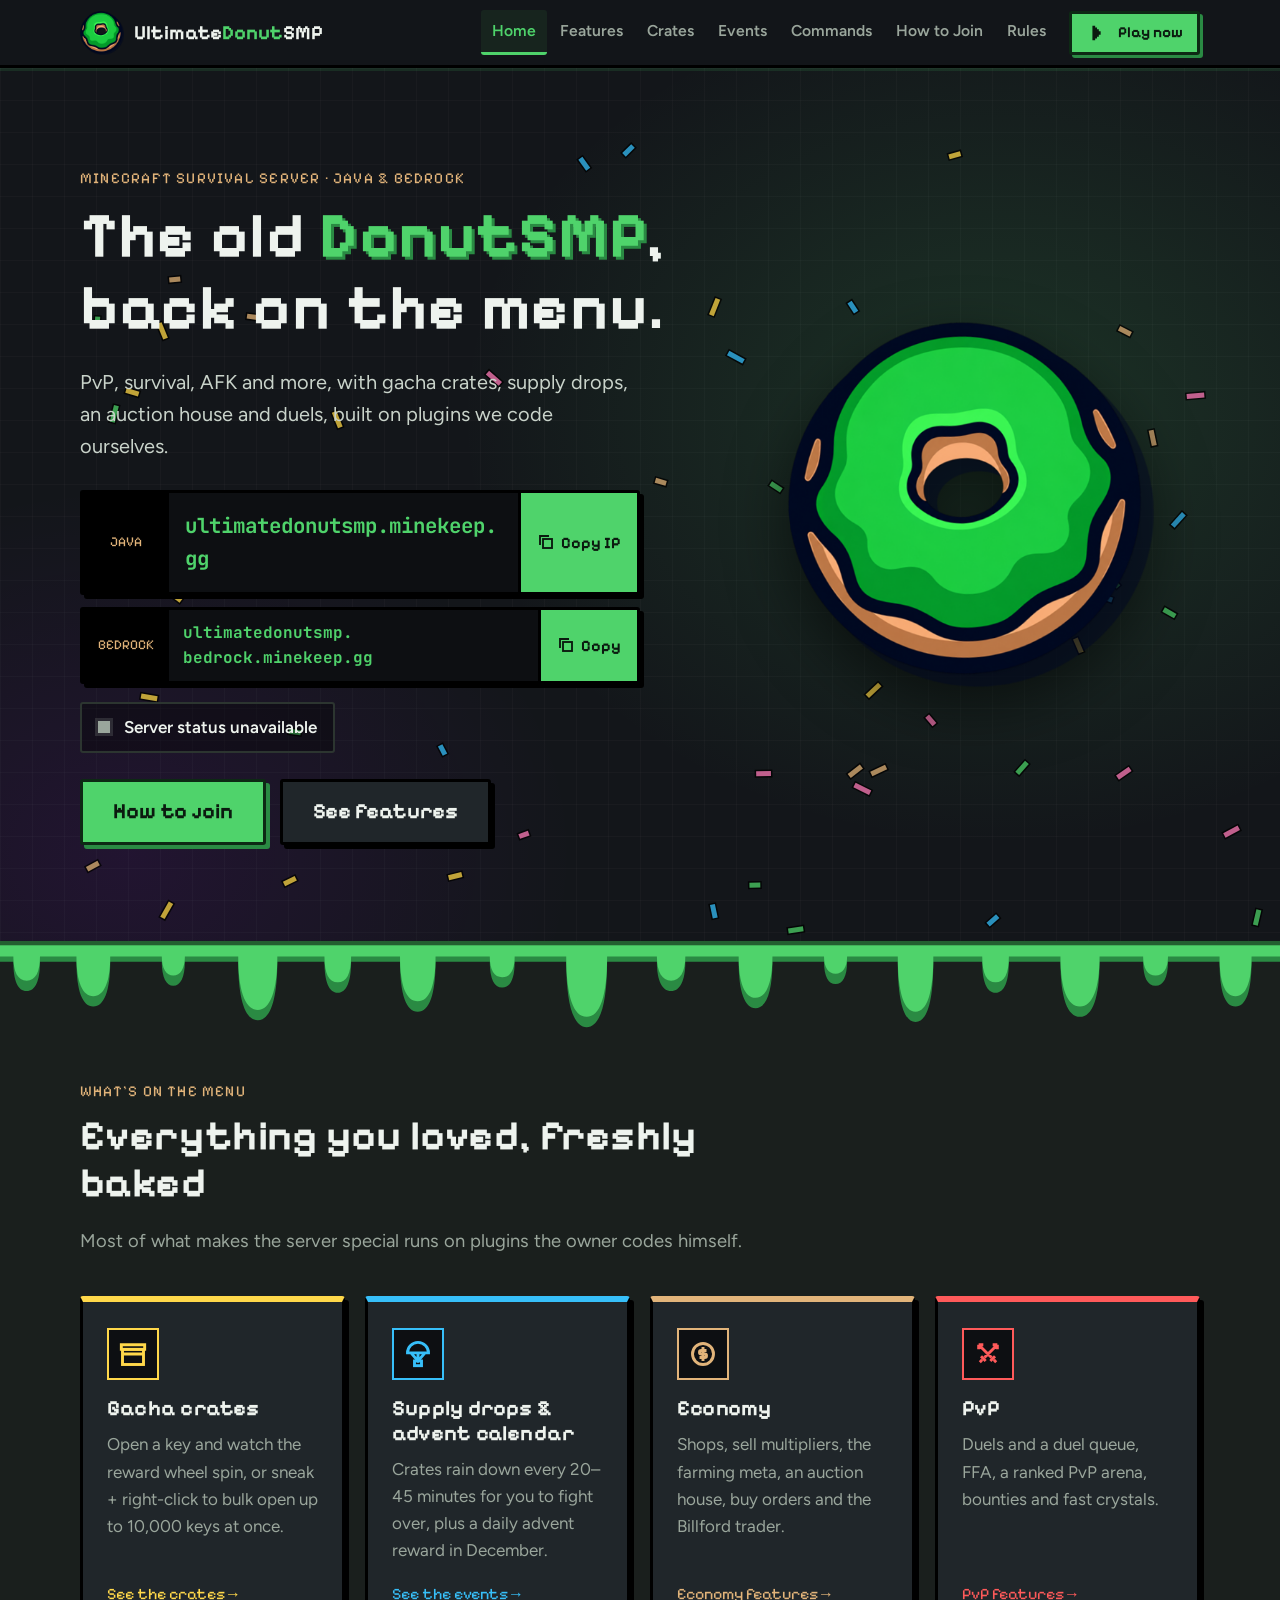
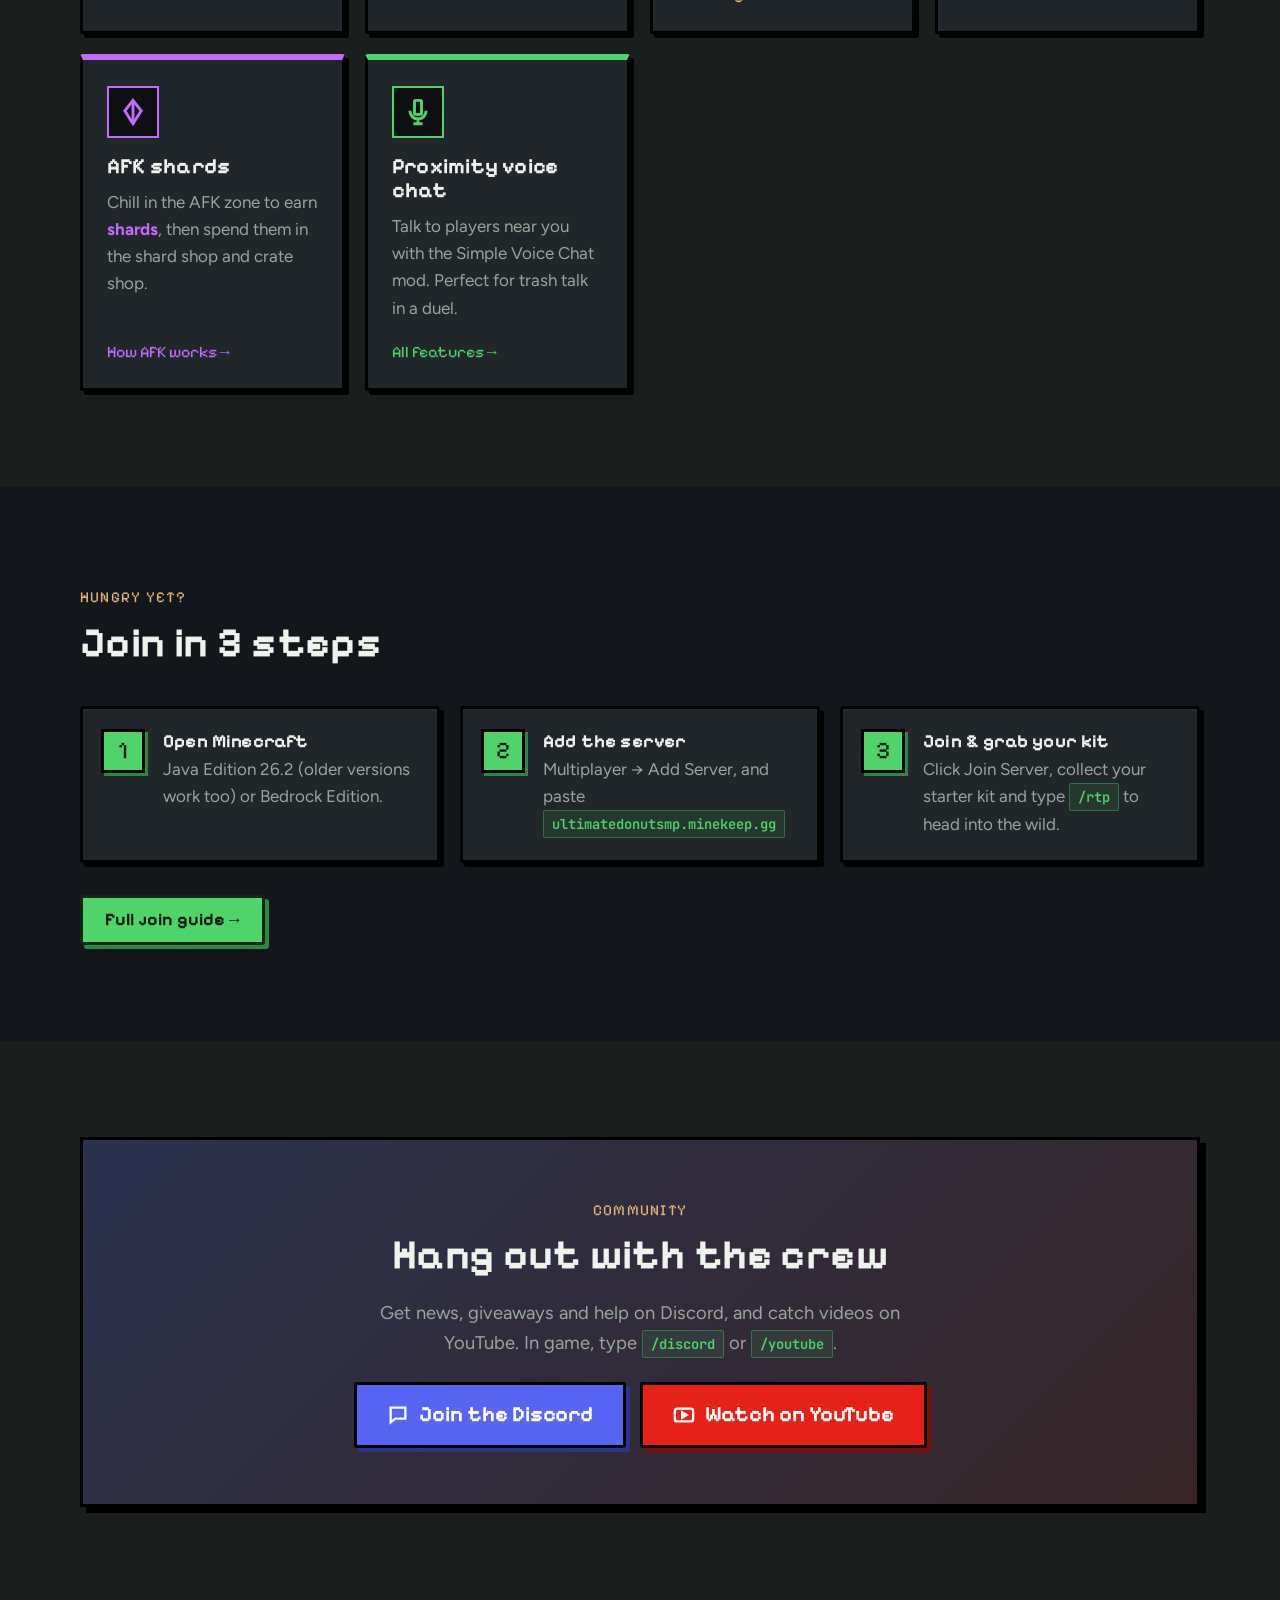
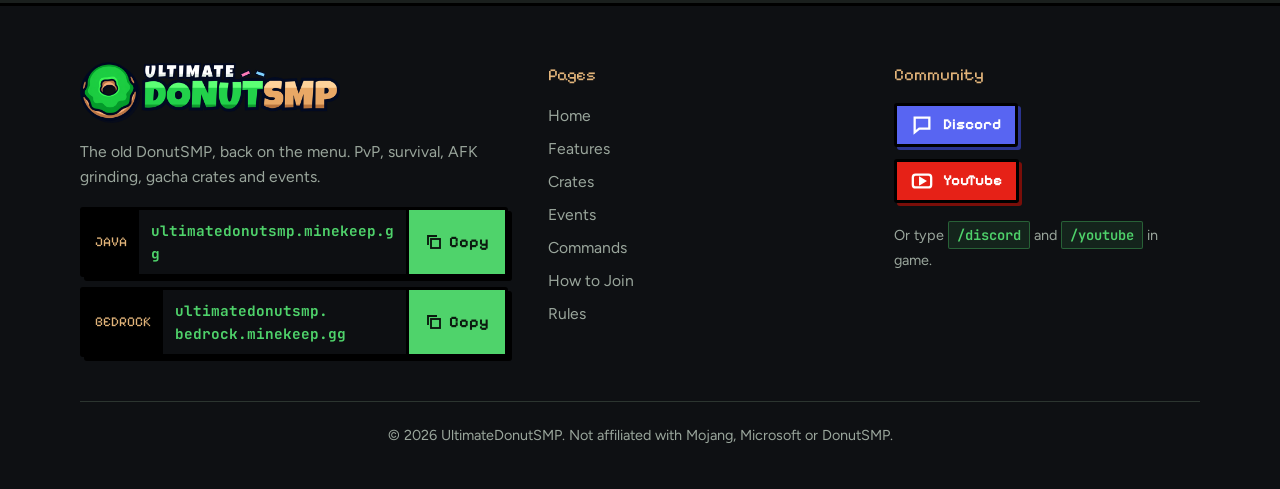
==== index.html @ ca61a432 "Add UltimateDonutSMP website Static multi-page site: home, features, crates, events, commands, how t" ====
<!DOCTYPE html>
<html lang="en">
<head>
  <meta charset="utf-8">
  <meta name="viewport" content="width=device-width, initial-scale=1">
  <title>UltimateDonutSMP – The old DonutSMP, back on the menu</title>
  <meta name="description" content="UltimateDonutSMP is a Minecraft survival server inspired by the old DonutSMP: PvP, AFK shards, gacha crates, supply drops, an auction house and duels. Java and Bedrock.">
  <meta name="theme-color" content="#4FD36B">
  <!-- Favicon -->
  <link rel="icon" type="image/png" href="assets/favicon.png">
  <link rel="apple-touch-icon" href="assets/apple-touch-icon.png">

  <!-- Open Graph (link previews on Discord, etc.)
       TIP: once you have a domain, change og:image to a full URL,
       e.g. https://yourdomain.com/assets/logo.png -->
  <meta property="og:type" content="website">
  <meta property="og:site_name" content="UltimateDonutSMP">
  <meta property="og:title" content="UltimateDonutSMP – The old DonutSMP, back on the menu">
  <meta property="og:description" content="UltimateDonutSMP is a Minecraft survival server inspired by the old DonutSMP: PvP, AFK shards, gacha crates, supply drops, an auction house and duels. Java and Bedrock.">
  <meta property="og:image" content="assets/logo.png">
  <meta name="twitter:card" content="summary">

  <!-- Fonts: Pixelify Sans (headings), Figtree (body), JetBrains Mono (commands) -->
  <link rel="preconnect" href="https://fonts.googleapis.com">
  <link rel="preconnect" href="https://fonts.gstatic.com" crossorigin>
  <link href="https://fonts.googleapis.com/css2?family=Figtree:wght@400;500;600;700&family=JetBrains+Mono:wght@500;600;700&family=Pixelify+Sans:wght@500;700&display=swap" rel="stylesheet">

  <link rel="stylesheet" href="assets/css/style.css">
  <!-- Marks that JavaScript is on (used for fade-in animations) -->
  <script>document.documentElement.classList.add("js");</script>
  <script src="assets/js/main.js" defer></script>
</head>
<body>
  <a class="skip-link" href="#main">Skip to content</a>

  <!-- ===== HEADER (same on every page) ===== -->
  <header class="site-header">
    <div class="container">
      <a class="brand" href="index.html">
        <img src="assets/logo.png" alt="" width="44" height="44">
        <span>Ultimate<b>Donut</b>SMP</span>
      </a>
      <button class="nav-toggle" type="button" aria-expanded="false" aria-controls="site-nav" aria-label="Open menu">
        <span></span><span></span><span></span>
      </button>
      <nav class="nav" id="site-nav" aria-label="Main">
        <ul class="nav__list">
          <li><a class="nav__link" href="index.html" aria-current="page">Home</a></li>
          <li><a class="nav__link" href="features.html">Features</a></li>
          <li><a class="nav__link" href="crates.html">Crates</a></li>
          <li><a class="nav__link" href="events.html">Events</a></li>
          <li><a class="nav__link" href="commands.html">Commands</a></li>
          <li><a class="nav__link" href="join.html">How to Join</a></li>
          <li><a class="nav__link" href="rules.html">Rules</a></li>
          <li class="nav__play">
            <!-- Copies the Java IP. Without JavaScript it links to the join page. -->
            <a class="btn btn--primary btn--small" href="join.html" data-copy="ultimatedonutsmp.minekeep.gg" data-copy-toast="IP copied! See you in game">
              <svg viewBox="0 0 24 24" aria-hidden="true"><path fill="currentColor" d="M7 4h3v2h2v2h2v2h2v4h-2v2h-2v2h-2v2H7z"/></svg>
              Play now
            </a>
          </li>
        </ul>
      </nav>
    </div>
  </header>

  <main id="main">

    <!-- ===== HERO ===== -->
    <section class="hero" aria-labelledby="hero-title">
      <!-- Falling sprinkles (drawn by main.js, hidden for reduced motion) -->
      <canvas class="sprinkles" id="sprinkles" aria-hidden="true"></canvas>

      <div class="container hero__inner">
        <div>
          <span class="eyebrow">Minecraft survival server · Java &amp; Bedrock</span>
          <h1 id="hero-title">The old <span class="text-green">DonutSMP</span>, back on the menu.</h1>
          <p class="hero__intro">PvP, survival, AFK and more, with gacha crates, supply drops, an auction house and duels, built on plugins we code ourselves.</p>

          <!-- IP boxes -->
          <div class="ip-stack">
            <div class="copy-box ip-box">
              <span class="copy-box__label">JAVA</span>
              <code class="copy-box__value" id="ip-java">ultimatedonutsmp.minekeep.gg</code>
              <button class="copy-btn" type="button" data-copy="ultimatedonutsmp.minekeep.gg" data-copy-target="#ip-java" aria-label="Copy Java IP">
                <svg viewBox="0 0 24 24" fill="none" stroke="currentColor" stroke-width="2.5" aria-hidden="true"><rect x="8" y="8" width="12" height="12"/><path d="M4 16V4h12"/></svg>
                <span data-copy-label>Copy IP</span>
              </button>
            </div>
            <div class="copy-box ip-box ip-box--small">
              <span class="copy-box__label">BEDROCK</span>
              <code class="copy-box__value" id="ip-bedrock">ultimatedonutsmp.<wbr>bedrock.minekeep.gg</code>
              <button class="copy-btn" type="button" data-copy="ultimatedonutsmp.bedrock.minekeep.gg" data-copy-target="#ip-bedrock" aria-label="Copy Bedrock IP">
                <svg viewBox="0 0 24 24" fill="none" stroke="currentColor" stroke-width="2.5" aria-hidden="true"><rect x="8" y="8" width="12" height="12"/><path d="M4 16V4h12"/></svg>
                <span data-copy-label>Copy</span>
              </button>
            </div>
          </div>

          <!-- Live status (filled in by main.js from api.mcsrvstat.us) -->
          <div class="status" id="server-status" data-state="loading" aria-live="polite">
            <span class="status__dot" aria-hidden="true"></span>
            <span class="status__text">Checking server status…</span>
          </div>

          <div class="btn-row">
            <a class="btn btn--primary btn--big" href="join.html">How to join</a>
            <a class="btn btn--big" href="features.html">See features</a>
          </div>
        </div>

        <div class="hero__art">
          <img class="hero__logo" src="assets/logo.png" alt="UltimateDonutSMP logo: a green-frosted donut" width="512" height="512">
        </div>
      </div>

    </section>

    <!-- Green frosting drip edge under the hero (decorative) -->
    <div class="drip" aria-hidden="true">
      <svg viewBox="0 0 1440 104" preserveAspectRatio="none">
        <path fill="#2A8A43" d="M0 0H1440V24L1408 24C1408 58 1402 76 1390 76C1378 76 1372 58 1372 24L1314 24C1314 42 1309 52 1300 52C1291 52 1286 42 1286 24L1237 24C1237 66 1229 88 1215 88C1201 88 1193 66 1193 24L1135 24C1135 47 1130 60 1120 60C1110 60 1105 47 1105 24L1050 24C1050 70 1043 94 1030 94C1017 94 1010 70 1010 24L953 24C953 41 948 50 940 50C932 50 927 41 927 24L869 24C869 59 862 78 850 78C838 78 831 59 831 24L771 24C771 46 765 58 755 58C745 58 739 46 739 24L683 24C683 73 675 100 660 100C645 100 637 73 637 24L579 24C579 44 574 54 565 54C556 54 551 44 551 24L490 24C490 62 483 82 470 82C457 82 450 62 450 24L395 24C395 47 390 60 380 60C370 60 365 47 365 24L312 24C312 68 304 92 290 92C276 92 268 68 268 24L208 24C208 42 203 52 195 52C187 52 182 42 182 24L124 24C124 58 117 76 105 76C93 76 86 58 86 24L45 24C45 46 40 58 30 58C20 58 15 46 15 24L0 24Z"/>
        <path fill="#4FD36B" d="M0 0H1440V18L1408 18C1408 48 1402 64 1390 64C1378 64 1372 48 1372 18L1314 18C1314 32 1309 40 1300 40C1291 40 1286 32 1286 18L1237 18C1237 56 1229 76 1215 76C1201 76 1193 56 1193 18L1135 18C1135 38 1130 48 1120 48C1110 48 1105 38 1105 18L1050 18C1050 60 1043 82 1030 82C1017 82 1010 60 1010 18L953 18C953 31 948 38 940 38C932 38 927 31 927 18L869 18C869 49 862 66 850 66C838 66 831 49 831 18L771 18C771 36 765 46 755 46C745 46 739 36 739 18L683 18C683 64 675 88 660 88C645 88 637 64 637 18L579 18C579 34 574 42 565 42C556 42 551 34 551 18L490 18C490 52 483 70 470 70C457 70 450 52 450 18L395 18C395 38 390 48 380 48C370 48 365 38 365 18L312 18C312 58 304 80 290 80C276 80 268 58 268 18L208 18C208 32 203 40 195 40C187 40 182 32 182 18L124 18C124 48 117 64 105 64C93 64 86 48 86 18L45 18C45 36 40 46 30 46C20 46 15 36 15 18L0 18Z"/>
        <rect y="0" width="1440" height="5" fill="#000" opacity=".55"/>
      </svg>
    </div>

    <!-- ===== FEATURE HIGHLIGHTS ===== -->
    <section class="section section--raised" aria-labelledby="highlights-title">
      <div class="container">
        <div class="section__head reveal">
          <span class="eyebrow">What's on the menu</span>
          <h2 id="highlights-title">Everything you loved, freshly baked</h2>
          <p class="lead">Most of what makes the server special runs on plugins the owner codes himself.</p>
        </div>

        <div class="grid grid--3">
          <a class="card card--yellow reveal" href="crates.html">
            <span class="card__icon"><svg viewBox="0 0 24 24" fill="none" stroke="currentColor" stroke-width="2.5" aria-hidden="true"><rect x="3" y="8" width="18" height="13"/><path d="M3 12h18M2 4h20v4H2z"/></svg></span>
            <h3>Gacha crates</h3>
            <p>Open a key and watch the reward wheel spin, or sneak + right-click to bulk open up to 10,000 keys at once.</p>
            <span class="card__more">See the crates →</span>
          </a>
          <a class="card card--blue reveal" href="events.html">
            <span class="card__icon"><svg viewBox="0 0 24 24" fill="none" stroke="currentColor" stroke-width="2.5" aria-hidden="true"><path d="M3 11a9 9 0 0 1 18 0zM6 11l6 7 6-7M12 11v7"/><rect x="9" y="18" width="6" height="4"/></svg></span>
            <h3>Supply drops &amp; advent calendar</h3>
            <p>Crates rain down every 20–45 minutes for you to fight over, plus a daily advent reward in December.</p>
            <span class="card__more">See the events →</span>
          </a>
          <a class="card card--tan reveal" href="features.html#economy">
            <span class="card__icon"><svg viewBox="0 0 24 24" fill="none" stroke="currentColor" stroke-width="2.5" aria-hidden="true"><circle cx="12" cy="12" r="9"/><path d="M12 6v12M15 9h-4.5a1.5 1.5 0 0 0 0 3h3a1.5 1.5 0 0 1 0 3H9"/></svg></span>
            <h3>Economy</h3>
            <p>Shops, sell multipliers, the farming meta, an auction house, buy orders and the Billford trader.</p>
            <span class="card__more">Economy features →</span>
          </a>
          <a class="card card--red reveal" href="features.html#pvp">
            <span class="card__icon"><svg viewBox="0 0 24 24" fill="none" stroke="currentColor" stroke-width="2.5" aria-hidden="true"><path d="M4 4l11 11M4 4h4M4 4v4M20 4L9 15M20 4h-4M20 4v4M6 14l4 4M18 14l-4 4M5 19l2-2M19 19l-2-2"/></svg></span>
            <h3>PvP</h3>
            <p>Duels and a duel queue, FFA, a ranked PvP arena, bounties and fast crystals.</p>
            <span class="card__more">PvP features →</span>
          </a>
          <a class="card card--purple reveal" href="features.html#afk">
            <span class="card__icon"><svg viewBox="0 0 24 24" fill="none" stroke="currentColor" stroke-width="2.5" aria-hidden="true"><path d="M12 2l7 9-7 11-7-11z"/><path d="M12 2v20"/></svg></span>
            <h3>AFK shards</h3>
            <p>Chill in the AFK zone to earn <span class="shards">shards</span>, then spend them in the shard shop and crate shop.</p>
            <span class="card__more">How AFK works →</span>
          </a>
          <a class="card reveal" href="features.html#voice">
            <span class="card__icon"><svg viewBox="0 0 24 24" fill="none" stroke="currentColor" stroke-width="2.5" aria-hidden="true"><rect x="9" y="2" width="6" height="12" rx="1"/><path d="M5 11a7 7 0 0 0 14 0M12 18v4M8 22h8"/></svg></span>
            <h3>Proximity voice chat</h3>
            <p>Talk to players near you with the Simple Voice Chat mod. Perfect for trash talk in a duel.</p>
            <span class="card__more">All features →</span>
          </a>
        </div>
      </div>
    </section>

    <!-- ===== JOIN IN 3 STEPS ===== -->
    <section class="section" aria-labelledby="steps-title">
      <div class="container">
        <div class="section__head reveal">
          <span class="eyebrow">Hungry yet?</span>
          <h2 id="steps-title">Join in 3 steps</h2>
        </div>
        <ol class="steps">
          <li class="reveal">
            <h3>Open Minecraft</h3>
            <p>Java Edition 26.2 (older versions work too) or Bedrock Edition.</p>
          </li>
          <li class="reveal">
            <h3>Add the server</h3>
            <p>Multiplayer → Add Server, and paste <code class="cmd">ultimatedonutsmp.minekeep.gg</code></p>
          </li>
          <li class="reveal">
            <h3>Join &amp; grab your kit</h3>
            <p>Click Join Server, collect your starter kit and type <span class="cmd">/rtp</span> to head into the wild.</p>
          </li>
        </ol>
        <a class="btn btn--primary reveal" href="join.html">Full join guide →</a>
      </div>
    </section>

    <!-- ===== COMMUNITY ===== -->
    <section class="section section--raised" aria-labelledby="community-title">
      <div class="container">
        <div class="community reveal">
          <span class="eyebrow">Community</span>
          <h2 id="community-title">Hang out with the crew</h2>
          <p class="lead" style="margin:0 auto;max-width:560px">Get news, giveaways and help on Discord, and catch videos on YouTube. In game, type <span class="cmd">/discord</span> or <span class="cmd">/youtube</span>.</p>
          <div class="btn-row">
            <a class="btn btn--discord btn--big" href="https://discord.gg/rgKhkx2fFa" target="_blank" rel="noopener">
              <svg viewBox="0 0 24 24" fill="none" stroke="currentColor" stroke-width="2.5" aria-hidden="true"><path d="M4 4h16v12H9l-5 4z"/><path d="M8.5 10h.01M12 10h.01M15.5 10h.01"/></svg>
              Join the Discord
            </a>
            <a class="btn btn--youtube btn--big" href="https://youtube.com/@ultimatedonutsmp" target="_blank" rel="noopener">
              <svg viewBox="0 0 24 24" fill="none" stroke="currentColor" stroke-width="2.5" aria-hidden="true"><rect x="2" y="5" width="20" height="14" rx="3"/><path d="M10 9l5 3-5 3z" fill="currentColor"/></svg>
              Watch on YouTube
            </a>
          </div>
        </div>
      </div>
    </section>
  </main>

  <!-- ===== FOOTER (same on every page) ===== -->
  <footer class="site-footer">
    <div class="container">
      <div class="footer-grid">
        <div class="footer-brand">
          <img src="assets/logo-wordmark.png" alt="UltimateDonutSMP" width="900" height="210" loading="lazy">
          <p>The old DonutSMP, back on the menu. PvP, survival, AFK grinding, gacha crates and events.</p>
          <div class="footer-ips">
            <div class="copy-box">
              <span class="copy-box__label">JAVA</span>
              <code class="copy-box__value" id="f-ip-java">ultimatedonutsmp.minekeep.gg</code>
              <button class="copy-btn" type="button" data-copy="ultimatedonutsmp.minekeep.gg" data-copy-target="#f-ip-java" aria-label="Copy Java IP">
                <svg viewBox="0 0 24 24" fill="none" stroke="currentColor" stroke-width="2.5" aria-hidden="true"><rect x="8" y="8" width="12" height="12"/><path d="M4 16V4h12"/></svg>
                <span data-copy-label>Copy</span>
              </button>
            </div>
            <div class="copy-box">
              <span class="copy-box__label">BEDROCK</span>
              <code class="copy-box__value" id="f-ip-bedrock">ultimatedonutsmp.<wbr>bedrock.minekeep.gg</code>
              <button class="copy-btn" type="button" data-copy="ultimatedonutsmp.bedrock.minekeep.gg" data-copy-target="#f-ip-bedrock" aria-label="Copy Bedrock IP">
                <svg viewBox="0 0 24 24" fill="none" stroke="currentColor" stroke-width="2.5" aria-hidden="true"><rect x="8" y="8" width="12" height="12"/><path d="M4 16V4h12"/></svg>
                <span data-copy-label>Copy</span>
              </button>
            </div>
          </div>
        </div>

        <nav aria-label="Footer">
          <div class="footer-title">Pages</div>
          <ul class="footer-links">
            <li><a href="index.html">Home</a></li>
            <li><a href="features.html">Features</a></li>
            <li><a href="crates.html">Crates</a></li>
            <li><a href="events.html">Events</a></li>
            <li><a href="commands.html">Commands</a></li>
            <li><a href="join.html">How to Join</a></li>
            <li><a href="rules.html">Rules</a></li>
          </ul>
        </nav>

        <div>
          <div class="footer-title">Community</div>
          <div class="footer-social">
            <a class="btn btn--discord btn--small" href="https://discord.gg/rgKhkx2fFa" target="_blank" rel="noopener">
              <svg viewBox="0 0 24 24" fill="none" stroke="currentColor" stroke-width="2.5" aria-hidden="true"><path d="M4 4h16v12H9l-5 4z"/><path d="M8.5 10h.01M12 10h.01M15.5 10h.01"/></svg>
              Discord
            </a>
            <a class="btn btn--youtube btn--small" href="https://youtube.com/@ultimatedonutsmp" target="_blank" rel="noopener">
              <svg viewBox="0 0 24 24" fill="none" stroke="currentColor" stroke-width="2.5" aria-hidden="true"><rect x="2" y="5" width="20" height="14" rx="3"/><path d="M10 9l5 3-5 3z" fill="currentColor"/></svg>
              YouTube
            </a>
            <p class="muted" style="margin:6px 0 0;font-size:.9rem">Or type <span class="cmd">/discord</span> and <span class="cmd">/youtube</span> in game.</p>
          </div>
        </div>
      </div>

      <p class="footer-bottom">© 2026 UltimateDonutSMP. Not affiliated with Mojang, Microsoft or DonutSMP.</p>
    </div>
  </footer>
</body>
</html>
---- assets/css/style.css ----
/* ==========================================================================
   UltimateDonutSMP – shared stylesheet
   --------------------------------------------------------------------------
   Edit colors, fonts and sizes in the :root block below. Every page uses
   this one file.

   Contents
   1.  Variables (colors, fonts, sizes)
   2.  Base / reset
   3.  Layout helpers
   4.  Buttons, chips, copy boxes
   5.  Header + navigation
   6.  Footer
   7.  Home: hero, sprinkles, drip, status
   8.  Cards, steps, community
   9.  Inner page hero + sections
   10. Features page
   11. Crates page + gacha wheel
   12. Events page
   13. Commands page
   14. Join page (mockups + FAQ)
   15. Rules page
   16. 404 page
   17. Scroll reveal, toast
   18. Reduced motion
   ========================================================================== */

/* 1. VARIABLES ============================================================ */
:root {
  /* Backgrounds */
  --bg: #13161A;            /* page background (near-black, green tint) */
  --bg-raised: #1A1F1D;     /* raised sections */
  --bg-card: #20262A;       /* cards / panels */
  --bg-deep: #0D0F12;       /* darkest areas (inputs, mockups) */
  --border: #2C3530;        /* subtle borders */

  /* Brand colors */
  --green: #4FD36B;         /* frosting green – main accent */
  --green-dark: #2A8A43;    /* outline green – shadows, borders */
  --tan: #E2B47A;           /* dough tan – labels and highlights */
  --tan-dark: #9C6E3A;
  --blue: #37BFF9;
  --purple: #A303F9;        /* shard currency color */
  --purple-light: #C46BFF;  /* readable purple for text on dark */
  --pink: #FF7EB9;
  --yellow: #FFD84A;
  --red: #FF5A5A;
  --navy: #0A1024;          /* logo outline navy */

  /* Text */
  --text: #EEF3EE;
  --muted: #9AA69C;
  --on-green: #0B1A0F;      /* text on green buttons */

  /* Crate colors */
  --crate-common: #B9F27C;
  --crate-prime: #3FE0E0;
  --crate-crimson: #E8414B;
  --crate-gold: #F5C431;
  --crate-amethyst: #A44BF5;

  /* Fonts */
  --font-display: "Pixelify Sans", "Courier New", monospace;
  --font-body: "Figtree", system-ui, -apple-system, "Segoe UI", Roboto, sans-serif;
  --font-mono: "JetBrains Mono", ui-monospace, Consolas, monospace;

  /* Sizes */
  --radius: 3px;            /* keep corners square-ish */
  --header-h: 68px;
  --container: 1160px;
  --shadow-hard: 4px 4px 0 #000;
}

/* 2. BASE ================================================================= */
*, *::before, *::after { box-sizing: border-box; }

html {
  scroll-behavior: smooth;
  scroll-padding-top: calc(var(--header-h) + 16px);
  -webkit-text-size-adjust: 100%;
}

body {
  margin: 0;
  background: var(--bg);
  color: var(--text);
  font-family: var(--font-body);
  font-size: 1.0625rem;
  line-height: 1.6;
  overflow-x: hidden;
}

img, svg, canvas { max-width: 100%; display: block; }

h1, h2, h3, h4 {
  font-family: var(--font-display);
  font-weight: 700;
  line-height: 1.12;
  margin: 0 0 .5em;
  letter-spacing: .01em;
}
h1 { font-size: clamp(2.2rem, 6vw, 4rem); }
h2 { font-size: clamp(1.7rem, 4vw, 2.6rem); }
h3 { font-size: 1.35rem; }

p { margin: 0 0 1em; }
a { color: var(--green); text-underline-offset: 3px; }
a:hover { color: #7BE68F; }

code, kbd { font-family: var(--font-mono); }

/* Visible keyboard focus everywhere */
:focus-visible {
  outline: 3px solid var(--yellow);
  outline-offset: 3px;
}

::selection { background: var(--green); color: var(--on-green); }

.skip-link {
  position: absolute;
  left: 12px; top: -60px;
  z-index: 200;
  background: var(--green); color: var(--on-green);
  padding: 10px 14px; font-weight: 700;
  border-radius: var(--radius);
  text-decoration: none;
}
.skip-link:focus { top: 12px; }

.sr-only {
  position: absolute !important;
  width: 1px; height: 1px; padding: 0; margin: -1px;
  overflow: hidden; clip: rect(0 0 0 0); white-space: nowrap; border: 0;
}

/* 3. LAYOUT =============================================================== */
.container {
  width: 100%;
  max-width: var(--container);
  margin-inline: auto;
  padding-inline: 20px;
}

.section { padding-block: clamp(56px, 9vw, 96px); }
.section--raised { background: var(--bg-raised); }

.section__head { max-width: 680px; margin-bottom: 40px; }
.section__head--center { text-align: center; margin-inline: auto; }

/* Small tan label above headings */
.eyebrow {
  display: inline-block;
  font-family: var(--font-display);
  color: var(--tan);
  font-size: .95rem;
  letter-spacing: .08em;
  text-transform: uppercase;
  margin-bottom: 10px;
}

.lead { font-size: 1.15rem; color: var(--muted); }
.muted { color: var(--muted); }
.text-green { color: var(--green); }
.text-purple { color: var(--purple-light); }
.text-tan { color: var(--tan); }

/* 4. BUTTONS, CHIPS, COPY BOXES ========================================== */
/* Chunky pixel buttons: hard offset shadow that presses in on hover */
.btn {
  --btn-bg: var(--bg-card);
  --btn-fg: var(--text);
  --btn-shadow: #000;
  display: inline-flex;
  align-items: center;
  justify-content: center;
  gap: 10px;
  padding: 12px 22px;
  font-family: var(--font-display);
  font-size: 1.1rem;
  font-weight: 700;
  line-height: 1.1;
  color: var(--btn-fg);
  background: var(--btn-bg);
  border: 3px solid #000;
  border-radius: var(--radius);
  box-shadow: 4px 4px 0 var(--btn-shadow);
  text-decoration: none;
  cursor: pointer;
  transition: transform .08s ease, box-shadow .08s ease, filter .15s;
  -webkit-tap-highlight-color: transparent;
}
.btn:hover, .btn:focus-visible {
  color: var(--btn-fg);
  transform: translate(3px, 3px);
  box-shadow: 1px 1px 0 var(--btn-shadow);
}
.btn:active { transform: translate(4px, 4px); box-shadow: 0 0 0 var(--btn-shadow); }
.btn svg { width: 22px; height: 22px; flex: none; }

.btn--primary { --btn-bg: var(--green); --btn-fg: var(--on-green); --btn-shadow: var(--green-dark); border-color: #0D2914; }
.btn--tan { --btn-bg: var(--tan); --btn-fg: #2A1A08; --btn-shadow: var(--tan-dark); border-color: #2A1A08; }
.btn--discord { --btn-bg: #5865F2; --btn-fg: #fff; --btn-shadow: #2B348F; }
.btn--youtube { --btn-bg: #E62117; --btn-fg: #fff; --btn-shadow: #7A0E09; }
.btn--small { padding: 8px 14px; font-size: .95rem; box-shadow: 3px 3px 0 var(--btn-shadow); }
.btn--small:hover, .btn--small:focus-visible { transform: translate(2px, 2px); box-shadow: 1px 1px 0 var(--btn-shadow); }
.btn--big { padding: 18px 30px; font-size: 1.35rem; }

.btn-row { display: flex; flex-wrap: wrap; gap: 14px; }

/* Command chips: small green monospace tags */
.cmd {
  display: inline-block;
  font-family: var(--font-mono);
  font-size: .86rem;
  font-weight: 600;
  color: var(--green);
  background: rgba(79, 211, 107, .1);
  border: 1px solid rgba(79, 211, 107, .35);
  border-radius: 2px;
  padding: 2px 8px;
  white-space: nowrap;
}
.cmd-list { display: flex; flex-wrap: wrap; gap: 8px; margin: 0; padding: 0; list-style: none; }

/* Purple shard text */
.shards { color: var(--purple-light); font-weight: 700; }

/* Copy box (IP + button) */
.copy-box {
  display: flex;
  align-items: stretch;
  max-width: 100%;
  background: var(--bg-deep);
  border: 3px solid #000;
  box-shadow: var(--shadow-hard);
  border-radius: var(--radius);
}
.copy-box__label {
  display: flex; align-items: center;
  padding: 0 12px;
  font-family: var(--font-display);
  font-size: .85rem;
  color: var(--tan);
  background: #000;
  white-space: nowrap;
}
.copy-box__value {
  flex: 1 1 auto;
  min-width: 0;
  padding: 12px 14px;
  font-family: var(--font-mono);
  font-weight: 700;
  color: var(--green);
  overflow-wrap: anywhere;
  user-select: all;
  align-self: center;
}
.copy-btn {
  flex: none;
  display: inline-flex; align-items: center; gap: 6px;
  padding: 0 16px;
  font-family: var(--font-display);
  font-size: 1rem;
  font-weight: 700;
  color: var(--on-green);
  background: var(--green);
  border: 0;
  border-left: 3px solid #000;
  cursor: pointer;
  transition: background .15s;
}
.copy-btn:hover { background: #6BE383; }
.copy-btn svg { width: 18px; height: 18px; }
.copy-btn.is-copied, .icon-copy.is-copied { background: var(--tan); color: #2A1A08; }

/* Small square icon copy button (commands) */
.icon-copy {
  flex: none;
  width: 36px; height: 36px;
  display: inline-grid; place-items: center;
  background: var(--bg-deep);
  color: var(--muted);
  border: 2px solid var(--border);
  border-radius: var(--radius);
  cursor: pointer;
  transition: color .15s, border-color .15s, background .15s;
}
.icon-copy:hover { color: var(--green); border-color: var(--green-dark); }
.icon-copy svg { width: 18px; height: 18px; }

/* 5. HEADER + NAV ========================================================= */
.site-header {
  position: sticky;
  top: 0;
  z-index: 100;
  height: var(--header-h);
  background: rgba(19, 22, 26, .92);
  -webkit-backdrop-filter: blur(10px);
  backdrop-filter: blur(10px);
  border-bottom: 3px solid #000;
  box-shadow: 0 3px 0 rgba(79, 211, 107, .12);
}
.site-header .container {
  height: 100%;
  display: flex;
  align-items: center;
  gap: 16px;
}

.brand {
  display: flex; align-items: center; gap: 10px;
  text-decoration: none;
  color: var(--text);
  font-family: var(--font-display);
  font-weight: 700;
  font-size: 1.25rem;
  margin-right: auto;
  min-width: 0;
}
.brand:hover { color: var(--text); }
.brand img { width: 44px; height: 44px; transition: transform .3s; }
.brand:hover img { transform: rotate(-20deg); }
.brand span b { color: var(--green); font-weight: 700; }

.nav__list {
  display: flex;
  align-items: center;
  gap: 2px;
  margin: 0; padding: 0;
  list-style: none;
}
.nav__link {
  display: block;
  padding: 8px 11px;
  font-weight: 600;
  font-size: .98rem;
  color: var(--muted);
  text-decoration: none;
  border-radius: var(--radius);
  border-bottom: 3px solid transparent;
  transition: color .15s, background .15s;
}
.nav__link:hover { color: var(--text); background: rgba(255,255,255,.04); }
/* Current page highlight */
.nav__link[aria-current="page"] {
  color: var(--green);
  border-bottom-color: var(--green);
  background: rgba(79, 211, 107, .08);
}
.nav__play { margin-left: 10px; }

/* Hamburger button (mobile only) */
.nav-toggle {
  display: none;
  width: 46px; height: 46px;
  padding: 0;
  background: var(--bg-card);
  border: 3px solid #000;
  box-shadow: 3px 3px 0 #000;
  border-radius: var(--radius);
  cursor: pointer;
  position: relative;
}
.nav-toggle span {
  position: absolute;
  left: 10px; right: 10px;
  height: 3px;
  background: var(--green);
  transition: transform .25s ease, opacity .2s ease, top .25s ease;
}
.nav-toggle span:nth-child(1) { top: 12px; }
.nav-toggle span:nth-child(2) { top: 19px; }
.nav-toggle span:nth-child(3) { top: 26px; }
.nav-toggle[aria-expanded="true"] span:nth-child(1) { top: 19px; transform: rotate(45deg); }
.nav-toggle[aria-expanded="true"] span:nth-child(2) { opacity: 0; }
.nav-toggle[aria-expanded="true"] span:nth-child(3) { top: 19px; transform: rotate(-45deg); }

@media (max-width: 1100px) {
  .nav-toggle { display: block; }
  .header-play { display: none; }
  .nav {
    position: absolute;
    top: 100%; left: 0; right: 0;
    background: var(--bg-raised);
    border-bottom: 3px solid #000;
    max-height: calc(100vh - var(--header-h));
    overflow-y: auto;
    /* closed state – animated open/close */
    visibility: hidden;
    opacity: 0;
    transform: translateY(-12px);
    clip-path: inset(0 0 100% 0);
    transition: opacity .25s ease, transform .3s ease, clip-path .3s ease, visibility 0s linear .3s;
  }
  .nav.is-open {
    visibility: visible;
    opacity: 1;
    transform: none;
    clip-path: inset(0 0 0 0);
    transition: opacity .25s ease, transform .3s ease, clip-path .3s ease, visibility 0s;
  }
  /* Without JavaScript, the menu stays visible as a normal list */
  html:not(.js) .nav { position: static; visibility: visible; opacity: 1; transform: none; clip-path: none; }
  html:not(.js) .site-header { height: auto; }
  html:not(.js) .site-header .container { flex-wrap: wrap; padding-block: 10px; }
  html:not(.js) .nav-toggle { display: none; }

  .nav__list { flex-direction: column; align-items: stretch; gap: 0; padding: 10px 20px 20px; }
  .nav__link { padding: 13px 12px; font-size: 1.1rem; border-bottom: 1px solid var(--border); border-radius: 0; }
  .nav__link[aria-current="page"] { border-bottom-color: var(--border); border-left: 4px solid var(--green); }
  .nav__play { margin: 16px 0 0; }
  .nav__play .btn { width: 100%; }
}
@media (min-width: 1101px) {
  .header-play { display: none; } /* desktop uses the one inside the nav */
}
@media (max-width: 420px) {
  .brand { font-size: 1.05rem; }
  .brand img { width: 38px; height: 38px; }
}

/* 6. FOOTER =============================================================== */
.site-footer {
  background: #0E1013;
  border-top: 3px solid #000;
  padding-block: 56px 28px;
  color: var(--muted);
  font-size: .98rem;
}
.footer-grid {
  display: grid;
  grid-template-columns: 1.4fr 1fr 1fr;
  gap: 40px;
}
.footer-brand img { width: 260px; max-width: 100%; height: auto; margin-bottom: 16px; }
.footer-title {
  font-family: var(--font-display);
  color: var(--tan);
  font-size: 1.05rem;
  margin-bottom: 14px;
}
.footer-ips { display: grid; gap: 10px; margin-top: 18px; }
.footer-ips .copy-box__value { font-size: .9rem; padding: 9px 12px; }
.footer-links { list-style: none; margin: 0; padding: 0; display: grid; gap: 8px; }
.footer-links a { color: var(--muted); text-decoration: none; }
.footer-links a:hover { color: var(--green); }
.footer-social { display: grid; gap: 12px; justify-items: start; }
.footer-bottom {
  margin-top: 44px;
  padding-top: 22px;
  border-top: 1px solid var(--border);
  font-size: .9rem;
  text-align: center;
}
@media (max-width: 820px) {
  .footer-grid { grid-template-columns: 1fr 1fr; }
  .footer-brand { grid-column: 1 / -1; }
}
@media (max-width: 480px) {
  .footer-grid { grid-template-columns: 1fr; }
}

/* 7. HOME: HERO =========================================================== */
.hero {
  position: relative;
  overflow: hidden;
  padding-block: clamp(48px, 8vw, 96px) clamp(56px, 8vw, 96px);
  background:
    radial-gradient(ellipse 60% 70% at 78% 40%, rgba(79, 211, 107, .16), transparent 70%),
    radial-gradient(ellipse 50% 60% at 10% 90%, rgba(163, 3, 249, .10), transparent 70%),
    var(--bg);
}
/* Faint pixel grid in the background */
.hero::before {
  content: "";
  position: absolute; inset: 0;
  background-image:
    linear-gradient(rgba(255,255,255,.025) 1px, transparent 1px),
    linear-gradient(90deg, rgba(255,255,255,.025) 1px, transparent 1px);
  background-size: 32px 32px;
  pointer-events: none;
}
.sprinkles {
  position: absolute; inset: 0;
  width: 100%; height: 100%;
  pointer-events: none;
}
.hero__inner {
  position: relative;
  display: grid;
  grid-template-columns: 1.15fr .85fr;
  align-items: center;
  gap: 40px;
}
.hero h1 { margin-bottom: .35em; }
.hero h1 .text-green { text-shadow: 3px 3px 0 var(--green-dark); }
.hero__intro { font-size: clamp(1.05rem, 2vw, 1.25rem); color: #C9D3CA; max-width: 560px; margin-bottom: 28px; }
.hero__art { display: grid; place-items: center; }
.hero__logo {
  width: min(420px, 80%);
  height: auto;
  filter: drop-shadow(0 22px 30px rgba(0,0,0,.55));
  animation: bob 4s ease-in-out infinite;
}
@keyframes bob {
  0%, 100% { transform: translateY(0) rotate(-3deg); }
  50% { transform: translateY(-16px) rotate(3deg); }
}

/* Big IP boxes in hero */
.ip-stack { display: grid; gap: 12px; max-width: 560px; margin-bottom: 18px; }
.ip-box .copy-box__value { font-size: clamp(1rem, 2.6vw, 1.3rem); padding: 16px 16px; }
.ip-box--small .copy-box__value { font-size: clamp(.82rem, 2.2vw, 1rem); padding: 10px 14px; }
.ip-box .copy-box__label { min-width: 86px; justify-content: center; }

/* Live server status */
.status {
  display: inline-flex;
  align-items: center;
  flex-wrap: wrap;
  gap: 10px 14px;
  padding: 10px 16px;
  background: rgba(0,0,0,.35);
  border: 2px solid var(--border);
  border-radius: var(--radius);
  font-weight: 600;
  margin-bottom: 26px;
}
.status__dot {
  width: 12px; height: 12px;
  background: var(--muted);
  box-shadow: 0 0 0 3px rgba(154,166,156,.2);
}
.status[data-state="online"] .status__dot { background: var(--green); box-shadow: 0 0 0 3px rgba(79,211,107,.25); animation: pulse 2s infinite; }
.status[data-state="offline"] .status__dot { background: var(--red); box-shadow: 0 0 0 3px rgba(255,90,90,.25); }
.status__count { font-family: var(--font-display); font-size: 1.15rem; color: var(--text); }
.status__count b { color: var(--green); }
@keyframes pulse { 50% { box-shadow: 0 0 0 7px rgba(79,211,107,0); } }

/* Frosting drip edge at the bottom of the hero */
.drip {
  position: relative;
  z-index: 2;
  height: clamp(48px, 7vw, 104px);
  margin-bottom: calc(clamp(48px, 7vw, 104px) * -1); /* drips hang over the next section */
  pointer-events: none;
}
.drip svg { width: 100%; height: 100%; }
.drip + .section { padding-top: calc(clamp(56px, 9vw, 96px) + 40px); }

@media (max-width: 860px) {
  .hero__inner { grid-template-columns: 1fr; text-align: left; }
  .hero__art { order: -1; }
  .hero__logo { width: min(240px, 60%); }
}

/* 8. CARDS, STEPS, COMMUNITY ============================================== */
.grid { display: grid; gap: 20px; }
.grid--3 { grid-template-columns: repeat(auto-fit, minmax(260px, 1fr)); }
.grid--2 { grid-template-columns: repeat(auto-fit, minmax(300px, 1fr)); }

.card {
  --accent: var(--green);
  position: relative;
  display: flex;
  flex-direction: column;
  padding: 26px 24px 24px;
  background: var(--bg-card);
  border: 3px solid #000;
  border-top: 6px solid var(--accent);
  border-radius: var(--radius);
  box-shadow: var(--shadow-hard);
  color: var(--text);
  text-decoration: none;
  transition: transform .15s ease, box-shadow .15s ease;
}
.card p { color: var(--muted); }
a.card:hover, a.card:focus-visible {
  color: var(--text);
  transform: translate(-3px, -3px);
  box-shadow: 7px 7px 0 #000;
}
.card__icon {
  width: 52px; height: 52px;
  display: grid; place-items: center;
  margin-bottom: 16px;
  background: var(--bg-deep);
  border: 2px solid var(--accent);
  color: var(--accent);
}
.card__icon svg { width: 28px; height: 28px; }
.card__more {
  margin-top: auto;
  font-family: var(--font-display);
  color: var(--accent);
  font-size: 1rem;
}
.card--blue { --accent: var(--blue); }
.card--purple { --accent: var(--purple-light); }
.card--tan { --accent: var(--tan); }
.card--red { --accent: var(--red); }
.card--yellow { --accent: var(--yellow); }

/* Numbered steps */
.steps {
  display: grid;
  grid-template-columns: repeat(auto-fit, minmax(230px, 1fr));
  gap: 20px;
  margin: 0 0 32px; padding: 0;
  list-style: none;
  counter-reset: step;
}
.steps li {
  counter-increment: step;
  position: relative;
  padding: 22px 22px 22px 80px;
  background: var(--bg-card);
  border: 3px solid #000;
  box-shadow: var(--shadow-hard);
  border-radius: var(--radius);
}
.steps li::before {
  content: counter(step);
  position: absolute;
  left: 18px; top: 20px;
  width: 44px; height: 44px;
  display: grid; place-items: center;
  font-family: var(--font-display);
  font-size: 1.5rem;
  color: var(--on-green);
  background: var(--green);
  border: 3px solid #000;
  box-shadow: 3px 3px 0 var(--green-dark);
}
.steps h3 { font-size: 1.15rem; margin-bottom: 4px; }
.steps p { margin: 0; color: var(--muted); }

/* Community block */
.community {
  position: relative;
  padding: clamp(32px, 6vw, 56px);
  background:
    linear-gradient(135deg, rgba(88,101,242,.18), rgba(230,33,23,.12)),
    var(--bg-card);
  border: 3px solid #000;
  box-shadow: 6px 6px 0 #000;
  text-align: center;
  overflow: hidden;
}
.community .btn-row { justify-content: center; margin-top: 24px; }

/* 9. INNER PAGE HERO ====================================================== */
.page-hero {
  position: relative;
  padding-block: clamp(44px, 7vw, 80px) clamp(40px, 6vw, 64px);
  background:
    radial-gradient(ellipse 60% 90% at 85% 0%, rgba(79,211,107,.14), transparent 70%),
    var(--bg-raised);
  border-bottom: 3px solid #000;
  overflow: hidden;
}
.page-hero::after {
  /* row of sprinkles as decoration */
  content: "";
  position: absolute;
  right: -20px; bottom: 18px;
  width: 260px; height: 60px;
  background:
    linear-gradient(var(--pink), var(--pink)) 10px 20px / 22px 7px no-repeat,
    linear-gradient(var(--blue), var(--blue)) 60px 6px / 22px 7px no-repeat,
    linear-gradient(var(--yellow), var(--yellow)) 110px 34px / 22px 7px no-repeat,
    linear-gradient(var(--green), var(--green)) 160px 12px / 22px 7px no-repeat,
    linear-gradient(var(--tan), var(--tan)) 210px 40px / 22px 7px no-repeat;
  opacity: .5;
  transform: rotate(-8deg);
}
.page-hero h1 { max-width: 820px; }
.page-hero .lead { max-width: 720px; margin: 0; }

/* 10. FEATURES PAGE ======================================================= */
.features-layout {
  display: grid;
  grid-template-columns: 230px 1fr;
  gap: 40px;
  align-items: start;
}
.side-nav {
  position: sticky;
  top: calc(var(--header-h) + 20px);
  background: var(--bg-card);
  border: 3px solid #000;
  box-shadow: var(--shadow-hard);
  padding: 14px 10px;
}
.side-nav__title { font-family: var(--font-display); color: var(--tan); padding: 0 10px 8px; font-size: .95rem; }
.side-nav ul { list-style: none; margin: 0; padding: 0; }
.side-nav a {
  display: block;
  padding: 8px 10px;
  color: var(--muted);
  text-decoration: none;
  font-weight: 600;
  font-size: .96rem;
  border-left: 3px solid transparent;
}
.side-nav a:hover { color: var(--text); background: rgba(255,255,255,.03); }
.side-nav a.is-active { color: var(--green); border-left-color: var(--green); background: rgba(79,211,107,.08); }

.feature {
  --accent: var(--green);
  padding: 30px clamp(20px, 3vw, 34px);
  margin-bottom: 26px;
  background: var(--bg-card);
  border: 3px solid #000;
  border-left: 8px solid var(--accent);
  box-shadow: var(--shadow-hard);
}
.feature__head { display: flex; align-items: center; gap: 14px; margin-bottom: 12px; }
.feature__head h2 { margin: 0; font-size: clamp(1.5rem, 3vw, 2rem); }
.feature__icon {
  flex: none;
  width: 48px; height: 48px;
  display: grid; place-items: center;
  background: var(--bg-deep);
  border: 2px solid var(--accent);
  color: var(--accent);
}
.feature__icon svg { width: 26px; height: 26px; }
.feature p { color: #C9D3CA; }
.feature ul.points { margin: 0 0 18px; padding-left: 20px; color: #C9D3CA; }
.feature ul.points li { margin-bottom: 4px; }
.feature ul.points li::marker { color: var(--accent); }
.feature__cmds-title { font-family: var(--font-display); font-size: .95rem; color: var(--tan); margin-bottom: 8px; }

@media (max-width: 900px) {
  .features-layout { grid-template-columns: 1fr; }
  /* side menu turns into a horizontal scrolling tab bar */
  .side-nav {
    top: var(--header-h);
    z-index: 50;
    padding: 8px;
    margin-inline: -20px;
    border-width: 0 0 3px;
    box-shadow: none;
    background: rgba(26,31,29,.96);
  }
  .side-nav__title { display: none; }
  .side-nav ul { display: flex; gap: 6px; overflow-x: auto; scrollbar-width: none; }
  .side-nav ul::-webkit-scrollbar { display: none; }
  .side-nav a { white-space: nowrap; border-left: 0; border-bottom: 3px solid transparent; padding: 8px 12px; }
  .side-nav a.is-active { border-bottom-color: var(--green); }
  html { scroll-padding-top: calc(var(--header-h) + 70px); }
}

/* 11. CRATES PAGE ========================================================= */
.bulk-tip {
  display: flex;
  align-items: center;
  gap: 18px;
  padding: 20px 22px;
  background: rgba(226,180,122,.08);
  border: 2px dashed var(--tan);
  margin-top: 26px;
}
.bulk-tip strong { color: var(--tan); }
.keycaps { display: flex; gap: 6px; align-items: center; flex: none; }
.keycap {
  font-family: var(--font-display);
  font-size: .9rem;
  padding: 6px 10px;
  background: var(--bg-deep);
  border: 2px solid #000;
  box-shadow: 0 3px 0 #000;
  color: var(--text);
}
@media (max-width: 560px) { .bulk-tip { flex-direction: column; align-items: flex-start; } }

.crate-grid {
  display: grid;
  grid-template-columns: repeat(5, 1fr);
  gap: 18px;
}
@media (max-width: 1000px) { .crate-grid { grid-template-columns: repeat(3, 1fr); } }
@media (max-width: 640px)  { .crate-grid { grid-template-columns: repeat(2, 1fr); } }
@media (max-width: 380px)  { .crate-grid { gap: 12px; } }

.crate-card {
  --c: var(--crate-common);
  position: relative;
  padding: 26px 14px 18px;
  text-align: center;
  background:
    radial-gradient(circle at 50% 35%, color-mix(in srgb, var(--c) 18%, transparent), transparent 65%),
    var(--bg-card);
  border: 3px solid #000;
  border-bottom: 6px solid var(--c);
  box-shadow: var(--shadow-hard);
  transition: transform .2s ease;
}
.crate-card:hover, .crate-card:focus-within { transform: translateY(-4px); }
.crate-card--common   { --c: var(--crate-common); }
.crate-card--prime    { --c: var(--crate-prime); }
.crate-card--crimson  { --c: var(--crate-crimson); }
.crate-card--gold     { --c: var(--crate-gold); }
.crate-card--amethyst { --c: var(--crate-amethyst); }

/* Shulker-style box made in CSS */
.crate {
  position: relative;
  width: 108px; height: 108px;
  margin: 18px auto 20px;
}
.crate__body, .crate__lid {
  position: absolute;
  left: 0; right: 0;
  border: 4px solid #000;
  background:
    linear-gradient(90deg, rgba(255,255,255,.18) 0 10%, transparent 10% 90%, rgba(0,0,0,.25) 90%),
    var(--c);
}
.crate__body {
  bottom: 0;
  height: 62%;
  box-shadow: inset 0 -10px 0 rgba(0,0,0,.28), inset 0 6px 0 rgba(0,0,0,.35);
}
/* Body "slot" in the middle */
.crate__body::after {
  content: "";
  position: absolute;
  left: 34%; right: 34%; top: 26%;
  height: 34%;
  background: rgba(0,0,0,.55);
  border: 3px solid #000;
}
.crate__lid {
  top: 0;
  height: 44%;
  z-index: 2;
  transform-origin: 0% 100%;
  box-shadow: inset 0 8px 0 rgba(255,255,255,.25), inset 0 -6px 0 rgba(0,0,0,.25);
  transition: transform .35s cubic-bezier(.3,1.6,.5,1);
}
/* Light glowing out when the lid opens */
.crate__glow {
  position: absolute;
  left: 12%; right: 12%; top: 30%;
  height: 14px;
  background: var(--c);
  filter: blur(10px);
  opacity: 0;
  transition: opacity .3s;
}
.crate-card:hover .crate__lid, .crate-card:focus-within .crate__lid { transform: translateY(-14px) rotate(-14deg); }
.crate-card:hover .crate__glow, .crate-card:focus-within .crate__glow { opacity: .95; }

.crate-card h3 { color: var(--c); font-size: 1.35rem; margin-bottom: 6px; text-shadow: 2px 2px 0 #000; }
.crate-card .price {
  display: inline-flex; align-items: center; gap: 6px;
  font-family: var(--font-display);
  font-size: 1.05rem;
  color: var(--purple-light);
  background: rgba(163,3,249,.12);
  border: 1px solid rgba(196,107,255,.4);
  padding: 4px 10px;
}
.crate-card .price svg { width: 14px; height: 14px; }

/* Gacha wheel demo */
.gacha {
  position: relative;
  padding: clamp(20px, 4vw, 34px);
  background: var(--bg-card);
  border: 3px solid #000;
  box-shadow: 6px 6px 0 #000;
}
.gacha__badge {
  display: inline-block;
  font-family: var(--font-display);
  font-size: .9rem;
  color: #2A1A08;
  background: var(--tan);
  padding: 4px 10px;
  border: 2px solid #000;
  margin-bottom: 18px;
}
.gacha__window {
  position: relative;
  overflow: hidden;
  background: var(--bg-deep);
  border: 3px solid #000;
  padding: 14px 0;
  /* fade at the edges */
  -webkit-mask-image: linear-gradient(90deg, transparent, #000 12%, #000 88%, transparent);
  mask-image: linear-gradient(90deg, transparent, #000 12%, #000 88%, transparent);
}
.gacha__pointer {
  position: absolute;
  top: 0; bottom: 0; left: 50%;
  width: 4px;
  margin-left: -2px;
  background: var(--yellow);
  box-shadow: 0 0 12px var(--yellow);
  z-index: 3;
}
.gacha__pointer::before, .gacha__pointer::after {
  content: "";
  position: absolute; left: 50%;
  border: 10px solid transparent;
  margin-left: -10px;
}
.gacha__pointer::before { top: 0; border-top-color: var(--yellow); }
.gacha__pointer::after { bottom: 0; border-bottom-color: var(--yellow); }
.gacha__track {
  display: flex;
  gap: 10px;
  will-change: transform;
}
.slot {
  --r: var(--muted);
  flex: none;
  width: 110px; height: 120px;
  display: flex; flex-direction: column; align-items: center; justify-content: center; gap: 8px;
  background: linear-gradient(to top, color-mix(in srgb, var(--r) 22%, transparent), transparent 70%), #171B1F;
  border: 3px solid #000;
  border-bottom: 5px solid var(--r);
  text-align: center;
  padding: 6px;
}
.slot svg { width: 46px; height: 46px; }
.slot span { font-size: .78rem; font-weight: 700; line-height: 1.15; color: var(--text); }
.slot.is-winner { outline: 3px solid var(--yellow); outline-offset: -3px; animation: winpop .5s ease 2; }
@keyframes winpop { 50% { transform: scale(1.08); } }
.gacha__controls { display: flex; flex-wrap: wrap; align-items: center; gap: 16px; margin-top: 20px; }
.gacha__result { font-family: var(--font-display); font-size: 1.2rem; min-height: 1.5em; margin: 0; }
.gacha__result b { color: var(--yellow); }

/* 12. EVENTS PAGE ========================================================= */
.event-block {
  display: grid;
  grid-template-columns: 1.1fr .9fr;
  gap: 40px;
  align-items: center;
}
@media (max-width: 860px) { .event-block { grid-template-columns: 1fr; } }

.fact-list { list-style: none; margin: 0 0 22px; padding: 0; display: grid; gap: 12px; }
.fact-list li {
  display: flex; gap: 12px; align-items: flex-start;
  padding: 12px 14px;
  background: var(--bg-card);
  border: 2px solid #000;
  box-shadow: 3px 3px 0 #000;
}
.fact-list li::before {
  content: "";
  flex: none;
  width: 12px; height: 12px;
  margin-top: 7px;
  background: var(--green);
  box-shadow: 2px 2px 0 var(--green-dark);
}
.fact-list strong { color: var(--tan); }

/* Supply drop illustration */
.drop-scene {
  position: relative;
  height: 380px;
  overflow: hidden;
  background:
    radial-gradient(circle at 20% 15%, #fff 1px, transparent 2px) 0 0 / 70px 60px,
    radial-gradient(circle at 70% 40%, rgba(255,255,255,.6) 1px, transparent 2px) 0 0 / 90px 80px,
    linear-gradient(#0B0E1E, #182030 70%, #1C2A22);
  border: 3px solid #000;
  box-shadow: 6px 6px 0 #000;
}
.drop-scene__ground {
  position: absolute; left: 0; right: 0; bottom: 0;
  height: 56px;
  background:
    linear-gradient(#3E8E3A 0 12px, #6B4A2B 12px) ;
  border-top: 3px solid #000;
}
.drop-scene__ground::before {
  /* pixel blades of grass */
  content: "";
  position: absolute; left: 0; right: 0; top: -6px; height: 6px;
  background: linear-gradient(90deg, #3E8E3A 0 8px, transparent 8px 16px) 0 0 / 16px 6px repeat-x;
}
.drop-scene__beam {
  position: absolute;
  left: 50%; bottom: 56px; top: 0;
  width: 34px; margin-left: -17px;
  background: linear-gradient(to top, rgba(120,230,255,.95), rgba(120,230,255,.35) 60%, rgba(120,230,255,.05));
  box-shadow: 0 0 30px rgba(55,191,249,.7);
  animation: beam 2.2s ease-in-out infinite;
}
.drop-scene__beacon {
  position: absolute; left: 50%; bottom: 56px;
  width: 44px; height: 30px; margin-left: -22px;
  background: linear-gradient(#9BE7FF 0 40%, #3a4a5a 40%);
  border: 3px solid #000;
}
@keyframes beam { 50% { opacity: .65; } }
.drop-scene__crate {
  position: absolute;
  left: 50%;
  width: 74px;
  margin-left: -37px;
  top: 30px;
  animation: fall 4s cubic-bezier(.55,0,.7,.4) infinite;
}
.drop-scene__crate svg { width: 74px; height: auto; overflow: visible; }
@keyframes fall {
  0%   { transform: translateY(-160px) rotate(-6deg); }
  70%  { transform: translateY(170px) rotate(4deg); }
  76%  { transform: translateY(176px) scaleY(.92); }
  82%, 100% { transform: translateY(170px) rotate(0); }
}
.drop-scene__timer {
  position: absolute; top: 14px; left: 14px;
  font-family: var(--font-display);
  font-size: .9rem;
  color: var(--text);
  background: rgba(0,0,0,.6);
  padding: 6px 10px;
  border: 2px solid #000;
}

/* Advent calendar */
.advent-wrap { display: grid; grid-template-columns: .8fr 1.2fr; gap: 40px; align-items: start; }
@media (max-width: 900px) { .advent-wrap { grid-template-columns: 1fr; } }

.countdown {
  display: grid;
  grid-template-columns: repeat(4, 1fr);
  gap: 10px;
  margin: 20px 0 10px;
  max-width: 420px;
}
.countdown div {
  text-align: center;
  padding: 12px 4px;
  background: var(--bg-deep);
  border: 3px solid #000;
  box-shadow: 3px 3px 0 #000;
}
.countdown b { display: block; font-family: var(--font-display); font-size: clamp(1.6rem, 5vw, 2.2rem); color: var(--green); line-height: 1; }
.countdown span { font-size: .78rem; color: var(--muted); text-transform: uppercase; letter-spacing: .06em; }

.advent {
  display: grid;
  grid-template-columns: repeat(6, 1fr);
  gap: 10px;
  padding: 16px;
  margin: 0;
  list-style: none;
  background:
    linear-gradient(45deg, rgba(232,65,75,.12) 25%, transparent 25% 75%, rgba(232,65,75,.12) 75%) 0 0 / 28px 28px,
    #1E2420;
  border: 3px solid #000;
  box-shadow: 6px 6px 0 #000;
}
@media (max-width: 520px) { .advent { grid-template-columns: repeat(4, 1fr); gap: 8px; padding: 10px; } }
.door {
  position: relative;
  aspect-ratio: 1;
  display: grid; place-items: center;
  font-family: var(--font-display);
  font-size: clamp(1.1rem, 3vw, 1.6rem);
  color: #F5E6CC;
  background: linear-gradient(135deg, #B33A3A, #7E2222);
  border: 3px solid #000;
  box-shadow: inset 0 0 0 3px rgba(255,255,255,.12), 3px 3px 0 #000;
}
.door:nth-child(3n)   { background: linear-gradient(135deg, #2F8F4A, #1D5E2F); }
.door:nth-child(4n+1) { background: linear-gradient(135deg, #C28E4C, #8A5E2A); }
.door__state { position: absolute; bottom: 3px; right: 4px; width: 14px; height: 14px; opacity: .85; }
.door--locked { filter: saturate(.55) brightness(.75); }
.door--open {
  background: #0E110F !important;
  color: var(--muted);
  box-shadow: inset 4px 4px 0 rgba(0,0,0,.6), 3px 3px 0 #000;
}
.door--open::before {
  /* the opened door panel swung to the side */
  content: "";
  position: absolute;
  top: -3px; bottom: -3px; left: -3px;
  width: 22%;
  background: linear-gradient(90deg, #7E2222, #B33A3A);
  border: 3px solid #000;
  transform: skewY(-12deg);
  transform-origin: left;
}
.door--today {
  color: #fff;
  animation: glow 1.6s ease-in-out infinite;
  z-index: 1;
}
@keyframes glow {
  0%, 100% { box-shadow: 0 0 0 3px var(--yellow), 0 0 18px 4px rgba(255,216,74,.55); }
  50% { box-shadow: 0 0 0 3px var(--yellow), 0 0 30px 10px rgba(255,216,74,.8); }
}
.advent-legend { display: flex; flex-wrap: wrap; gap: 16px; margin-top: 14px; font-size: .9rem; color: var(--muted); }
.advent-legend span::before {
  content: ""; display: inline-block; width: 12px; height: 12px; margin-right: 6px; vertical-align: -1px; border: 2px solid #000;
}
.advent-legend .l-open::before { background: #0E110F; }
.advent-legend .l-today::before { background: var(--yellow); }
.advent-legend .l-locked::before { background: #7E2222; }

.keyall {
  display: flex; align-items: center; gap: 24px;
  padding: clamp(24px, 4vw, 36px);
  background: linear-gradient(120deg, rgba(79,211,107,.14), rgba(55,191,249,.1)), var(--bg-card);
  border: 3px solid #000;
  box-shadow: 6px 6px 0 #000;
}
.keyall svg { flex: none; width: 90px; height: 90px; }
.keyall h2 { margin-bottom: 6px; }
.keyall p { margin: 0; color: #C9D3CA; }
@media (max-width: 560px) { .keyall { flex-direction: column; align-items: flex-start; } }

/* 13. COMMANDS PAGE ======================================================= */
.cmd-tools {
  position: sticky;
  top: var(--header-h);
  z-index: 40;
  padding: 16px 0;
  background: rgba(19,22,26,.96);
  border-bottom: 2px solid var(--border);
  margin-bottom: 24px;
}
.search {
  position: relative;
  margin-bottom: 12px;
}
.search svg {
  position: absolute; left: 14px; top: 50%;
  width: 20px; height: 20px;
  transform: translateY(-50%);
  color: var(--muted);
  pointer-events: none;
}
.search input {
  width: 100%;
  padding: 14px 14px 14px 46px;
  font: 600 1.05rem var(--font-body);
  color: var(--text);
  background: var(--bg-deep);
  border: 3px solid #000;
  box-shadow: var(--shadow-hard);
  border-radius: var(--radius);
}
.search input::placeholder { color: #7D8A80; }
.search input:focus { outline: 3px solid var(--green); outline-offset: 0; }
.filters { display: flex; flex-wrap: wrap; gap: 8px; }
.filter {
  padding: 7px 13px;
  font: 700 .92rem var(--font-body);
  color: var(--muted);
  background: var(--bg-card);
  border: 2px solid #000;
  border-radius: var(--radius);
  box-shadow: 2px 2px 0 #000;
  cursor: pointer;
}
.filter:hover { color: var(--text); }
.filter[aria-pressed="true"] { color: var(--on-green); background: var(--green); }
.cmd-count { font-size: .9rem; color: var(--muted); margin: 10px 0 0; }

.cmd-group { margin-bottom: 34px; }
.cmd-group h2 {
  font-size: 1.35rem;
  color: var(--tan);
  display: flex; align-items: center; gap: 10px;
}
.cmd-group h2::after { content: ""; flex: 1; height: 2px; background: var(--border); }
.cmd-table { list-style: none; margin: 0; padding: 0; display: grid; grid-template-columns: repeat(auto-fill, minmax(330px, 1fr)); gap: 10px; }
@media (max-width: 420px) { .cmd-table { grid-template-columns: 1fr; } }
.cmd-row {
  display: flex; align-items: center; gap: 12px;
  padding: 10px 10px 10px 14px;
  background: var(--bg-card);
  border: 2px solid #000;
  box-shadow: 3px 3px 0 #000;
}
.cmd-row__text { flex: 1; min-width: 0; }
.cmd-row code {
  display: block;
  font-weight: 700;
  color: var(--green);
  font-size: .95rem;
  overflow-wrap: anywhere;
}
.cmd-row code i { color: var(--tan); font-style: normal; font-weight: 500; }
.cmd-row span { font-size: .92rem; color: var(--muted); }
.cmd-empty {
  padding: 40px 20px;
  text-align: center;
  font-family: var(--font-display);
  font-size: 1.3rem;
  color: var(--muted);
  border: 3px dashed var(--border);
}

/* 14. JOIN PAGE =========================================================== */
.edition-tabs { display: flex; flex-wrap: wrap; gap: 12px; margin-bottom: 30px; }

.join-steps { list-style: none; margin: 0; padding: 0; counter-reset: js; display: grid; gap: 28px; }
.join-step {
  counter-increment: js;
  display: grid;
  grid-template-columns: 1fr 1fr;
  gap: 30px;
  align-items: center;
  padding: clamp(20px, 3vw, 30px);
  background: var(--bg-card);
  border: 3px solid #000;
  box-shadow: 5px 5px 0 #000;
}
.join-step__num {
  display: inline-grid; place-items: center;
  width: 48px; height: 48px;
  margin-bottom: 12px;
  font-family: var(--font-display);
  font-size: 1.6rem;
  color: var(--on-green);
  background: var(--green);
  border: 3px solid #000;
  box-shadow: 3px 3px 0 var(--green-dark);
}
.join-step__num::before { content: counter(js); }
.join-step h3 { font-size: 1.45rem; }
.join-step p { color: #C9D3CA; }
.join-step .tag-optional {
  font-family: var(--font-display); font-size: .85rem; color: #2A1A08; background: var(--tan); padding: 2px 8px; margin-left: 6px; vertical-align: middle;
}
@media (max-width: 800px) { .join-step { grid-template-columns: 1fr; } }

/* Simple "game menu" mockups (not real Minecraft graphics) */
.mock {
  position: relative;
  padding: 18px;
  min-height: 220px;
  display: flex; flex-direction: column; justify-content: center; gap: 10px;
  background:
    repeating-linear-gradient(0deg, rgba(255,255,255,.025) 0 8px, transparent 8px 16px),
    repeating-linear-gradient(90deg, rgba(0,0,0,.12) 0 8px, transparent 8px 16px),
    #2B2622;
  border: 4px solid #000;
  font-family: var(--font-display);
  color: #fff;
  text-align: center;
  user-select: none;
}
.mock__title { font-size: 1.15rem; color: #fff; text-shadow: 2px 2px 0 #3a3a3a; margin-bottom: 4px; }
.mock__btn {
  display: block;
  padding: 8px 10px;
  background: linear-gradient(#8B8B8B, #6F6F6F);
  border: 2px solid #000;
  box-shadow: inset 2px 2px 0 rgba(255,255,255,.35), inset -2px -3px 0 rgba(0,0,0,.35);
  color: #fff;
  text-shadow: 2px 2px 0 #3F3F3F;
  font-size: .95rem;
}
.mock__btn--hl {
  background: linear-gradient(#7FD08E, #3F9A53);
  outline: 3px solid var(--yellow);
  outline-offset: 2px;
  animation: hl 1.6s ease-in-out infinite;
}
@keyframes hl { 50% { outline-color: transparent; } }
.mock__row { display: grid; grid-template-columns: repeat(3, 1fr); gap: 8px; }
.mock__row--2 { grid-template-columns: 1fr 1fr; }
.mock__label { text-align: left; font-size: .85rem; color: #BDBDBD; }
.mock__input {
  text-align: left;
  padding: 8px 10px;
  background: #000;
  border: 2px solid #A0A0A0;
  font-family: var(--font-mono);
  font-size: .82rem;
  color: #fff;
  overflow-wrap: anywhere;
}
.mock__input--focus { border-color: #fff; }
.mock__input--focus::after { content: "_"; animation: blink 1s steps(1) infinite; }
@keyframes blink { 50% { opacity: 0; } }
.mock__server {
  display: flex; gap: 12px; align-items: center;
  text-align: left;
  padding: 8px;
  border: 2px solid #ccc;
  background: rgba(0,0,0,.45);
}
.mock__server img { width: 48px; height: 48px; flex: none; }
.mock__server b { display: block; font-size: .95rem; }
.mock__server small { display: block; font-family: var(--font-body); font-size: .76rem; color: #9ED7A8; line-height: 1.3; }
.mock__server .bars { margin-left: auto; display: flex; gap: 2px; align-items: flex-end; align-self: flex-start; }
.mock__server .bars i { width: 3px; background: var(--green); }
.mock--launcher { background: linear-gradient(160deg, #1E2A22, #121615); }
.mock__version { font-family: var(--font-mono); font-size: .8rem; color: var(--muted); }
.mock__play {
  margin: 6px auto 0;
  padding: 12px 46px;
  background: var(--green);
  color: var(--on-green);
  border: 3px solid #000;
  box-shadow: 3px 3px 0 var(--green-dark);
  font-size: 1.2rem;
}
.mock__mic { width: 70px; height: 70px; margin: 0 auto; color: var(--green); }
.mock__waves { display: flex; justify-content: center; gap: 4px; height: 26px; align-items: center; }
.mock__waves i { width: 5px; background: var(--green); animation: wave 1s ease-in-out infinite; }
.mock__waves i:nth-child(2) { animation-delay: .15s; }
.mock__waves i:nth-child(3) { animation-delay: .3s; }
.mock__waves i:nth-child(4) { animation-delay: .45s; }
.mock__waves i:nth-child(5) { animation-delay: .6s; }
@keyframes wave { 0%, 100% { height: 6px; } 50% { height: 26px; } }

.bedrock-box {
  margin-top: 36px;
  padding: clamp(20px, 3vw, 30px);
  background: var(--bg-card);
  border: 3px solid #000;
  border-left: 8px solid var(--blue);
  box-shadow: 5px 5px 0 #000;
}
.bedrock-box ol { padding-left: 22px; color: #C9D3CA; }
.bedrock-box .copy-box { margin: 8px 0; }

.tips { display: grid; grid-template-columns: repeat(auto-fit, minmax(220px, 1fr)); gap: 16px; }
.tip {
  padding: 20px;
  background: var(--bg-card);
  border: 3px solid #000;
  box-shadow: var(--shadow-hard);
}
.tip h3 { font-size: 1.1rem; margin-bottom: 6px; }
.tip p { margin: 0; color: var(--muted); }

/* FAQ accordion (uses <details>, works without JS) */
.faq { display: grid; gap: 12px; max-width: 860px; }
.faq details {
  background: var(--bg-card);
  border: 3px solid #000;
  box-shadow: var(--shadow-hard);
}
.faq summary {
  list-style: none;
  cursor: pointer;
  display: flex; justify-content: space-between; align-items: center; gap: 14px;
  padding: 16px 20px;
  font-family: var(--font-display);
  font-size: 1.15rem;
}
.faq summary::-webkit-details-marker { display: none; }
.faq summary::after {
  content: "+";
  flex: none;
  width: 30px; height: 30px;
  display: grid; place-items: center;
  font-size: 1.4rem;
  color: var(--on-green);
  background: var(--green);
  border: 2px solid #000;
  transition: transform .25s ease;
}
.faq details[open] summary::after { transform: rotate(45deg); }
.faq summary:hover { color: var(--green); }
.faq__body { padding: 0 20px 18px; color: #C9D3CA; }
.faq__body p:last-child { margin: 0; }
/* smooth open animation (added by main.js) */
.faq__body { overflow: hidden; }

/* 15. RULES PAGE ========================================================== */
.placeholder-note {
  padding: 14px 18px;
  margin-bottom: 30px;
  background: rgba(255,216,74,.1);
  border: 2px dashed var(--yellow);
  color: #F3E4A6;
  font-weight: 600;
}
.rules { list-style: none; margin: 0; padding: 0; counter-reset: rule; display: grid; gap: 16px; max-width: 900px; }
.rules li {
  counter-increment: rule;
  display: grid;
  grid-template-columns: 64px 1fr;
  gap: 18px;
  align-items: start;
  padding: 20px;
  background: var(--bg-card);
  border: 3px solid #000;
  box-shadow: var(--shadow-hard);
}
.rules li::before {
  content: counter(rule);
  display: grid; place-items: center;
  height: 56px;
  font-family: var(--font-display);
  font-size: 1.8rem;
  color: var(--on-green);
  background: var(--green);
  border: 3px solid #000;
  box-shadow: 3px 3px 0 var(--green-dark);
}
.rules h2 { font-size: 1.3rem; margin-bottom: 4px; }
.rules p { margin: 0; color: #C9D3CA; }
.rules .ph { font-family: var(--font-mono); font-size: .75rem; color: var(--yellow); margin-left: 6px; vertical-align: middle; }
@media (max-width: 480px) {
  .rules li { grid-template-columns: 46px 1fr; gap: 14px; padding: 16px; }
  .rules li::before { height: 44px; font-size: 1.4rem; }
}

/* 16. 404 PAGE ============================================================ */
.notfound {
  min-height: calc(100vh - var(--header-h) - 120px);
  display: grid; place-items: center;
  text-align: center;
  padding-block: 60px;
}
.notfound__code {
  font-family: var(--font-display);
  font-size: clamp(5rem, 20vw, 10rem);
  line-height: .9;
  color: var(--green);
  text-shadow: 6px 6px 0 var(--green-dark);
  display: flex; align-items: center; justify-content: center; gap: .05em;
}
.notfound__code img { width: .9em; height: .9em; animation: bob 4s ease-in-out infinite; }
.notfound p { max-width: 520px; margin-inline: auto; }

/* 17. SCROLL REVEAL + TOAST =============================================== */
/* Only hidden when JS is running (html.js), so content is always visible without JS */
.js .reveal {
  opacity: 0;
  transform: translateY(24px);
  transition: opacity .6s ease, transform .6s ease;
}
.js .reveal.is-visible { opacity: 1; transform: none; }

.toast {
  position: fixed;
  left: 50%; bottom: 24px;
  z-index: 300;
  transform: translate(-50%, 140%);
  padding: 12px 20px;
  max-width: calc(100% - 32px);
  font-family: var(--font-display);
  font-size: 1.05rem;
  color: var(--on-green);
  background: var(--green);
  border: 3px solid #000;
  box-shadow: 4px 4px 0 #000;
  transition: transform .3s cubic-bezier(.3,1.4,.5,1);
  text-align: center;
}
.toast.is-show { transform: translate(-50%, 0); }

/* 18. REDUCED MOTION ====================================================== */
@media (prefers-reduced-motion: reduce) {
  html { scroll-behavior: auto; }
  *, *::before, *::after {
    animation-duration: .001ms !important;
    animation-iteration-count: 1 !important;
    transition-duration: .001ms !important;
  }
  .sprinkles { display: none; }
  .hero__logo, .notfound__code img { animation: none; }
  .js .reveal { opacity: 1; transform: none; }
}

/* Small screens: put the IP label above the value so long IPs fit */
@media (max-width: 520px) {
  .copy-box { flex-wrap: wrap; }
  .copy-box__label { flex: 0 0 100%; min-width: 0 !important; justify-content: flex-start !important; padding: 4px 10px; font-size: .78rem; }
  .copy-box__value { flex-basis: 0; }
  .ip-box .copy-box__value { font-size: .9rem; padding: 12px; }
  .copy-btn { border-left: 3px solid #000; padding: 10px 12px; }
}

/* Phones: icon-only copy buttons so the IP fits on one line,
   and stop the join-step mockups from stretching the cards */
.join-step > *, .hero__inner > *, .event-block > *, .advent-wrap > * { min-width: 0; }
@media (max-width: 800px) { .join-step { grid-template-columns: minmax(0, 1fr); } }
@media (max-width: 440px) {
  .copy-btn span { display: none; }
  .copy-btn { padding: 10px 14px; }
  .ip-box .copy-box__value, .copy-box__value { font-size: .85rem; }
  .mock { padding: 12px; }
  .mock__btn { font-size: .78rem; padding: 7px 4px; }
}
.crate-card .price { white-space: nowrap; }
@media (max-width: 640px) { .crate-card .price { font-size: .85rem; padding: 4px 7px; } .crate { width: 92px; height: 92px; } }
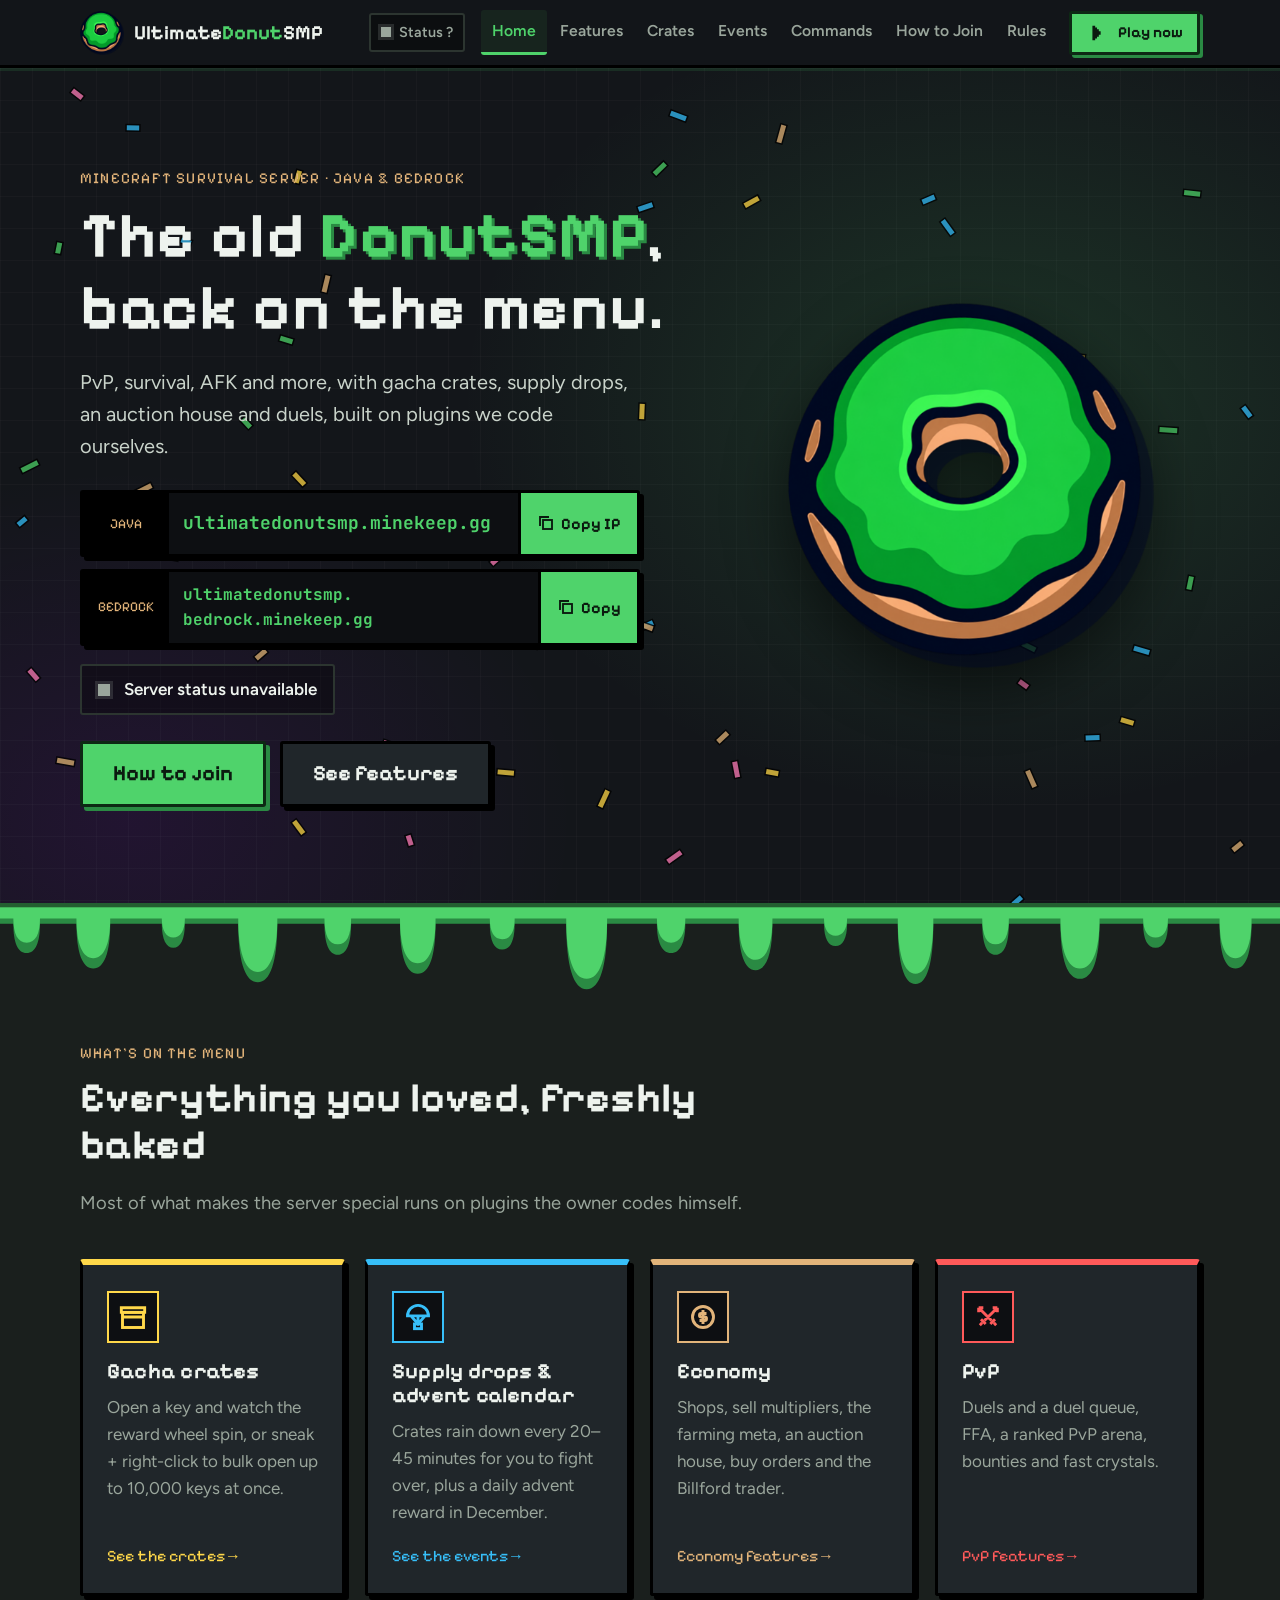
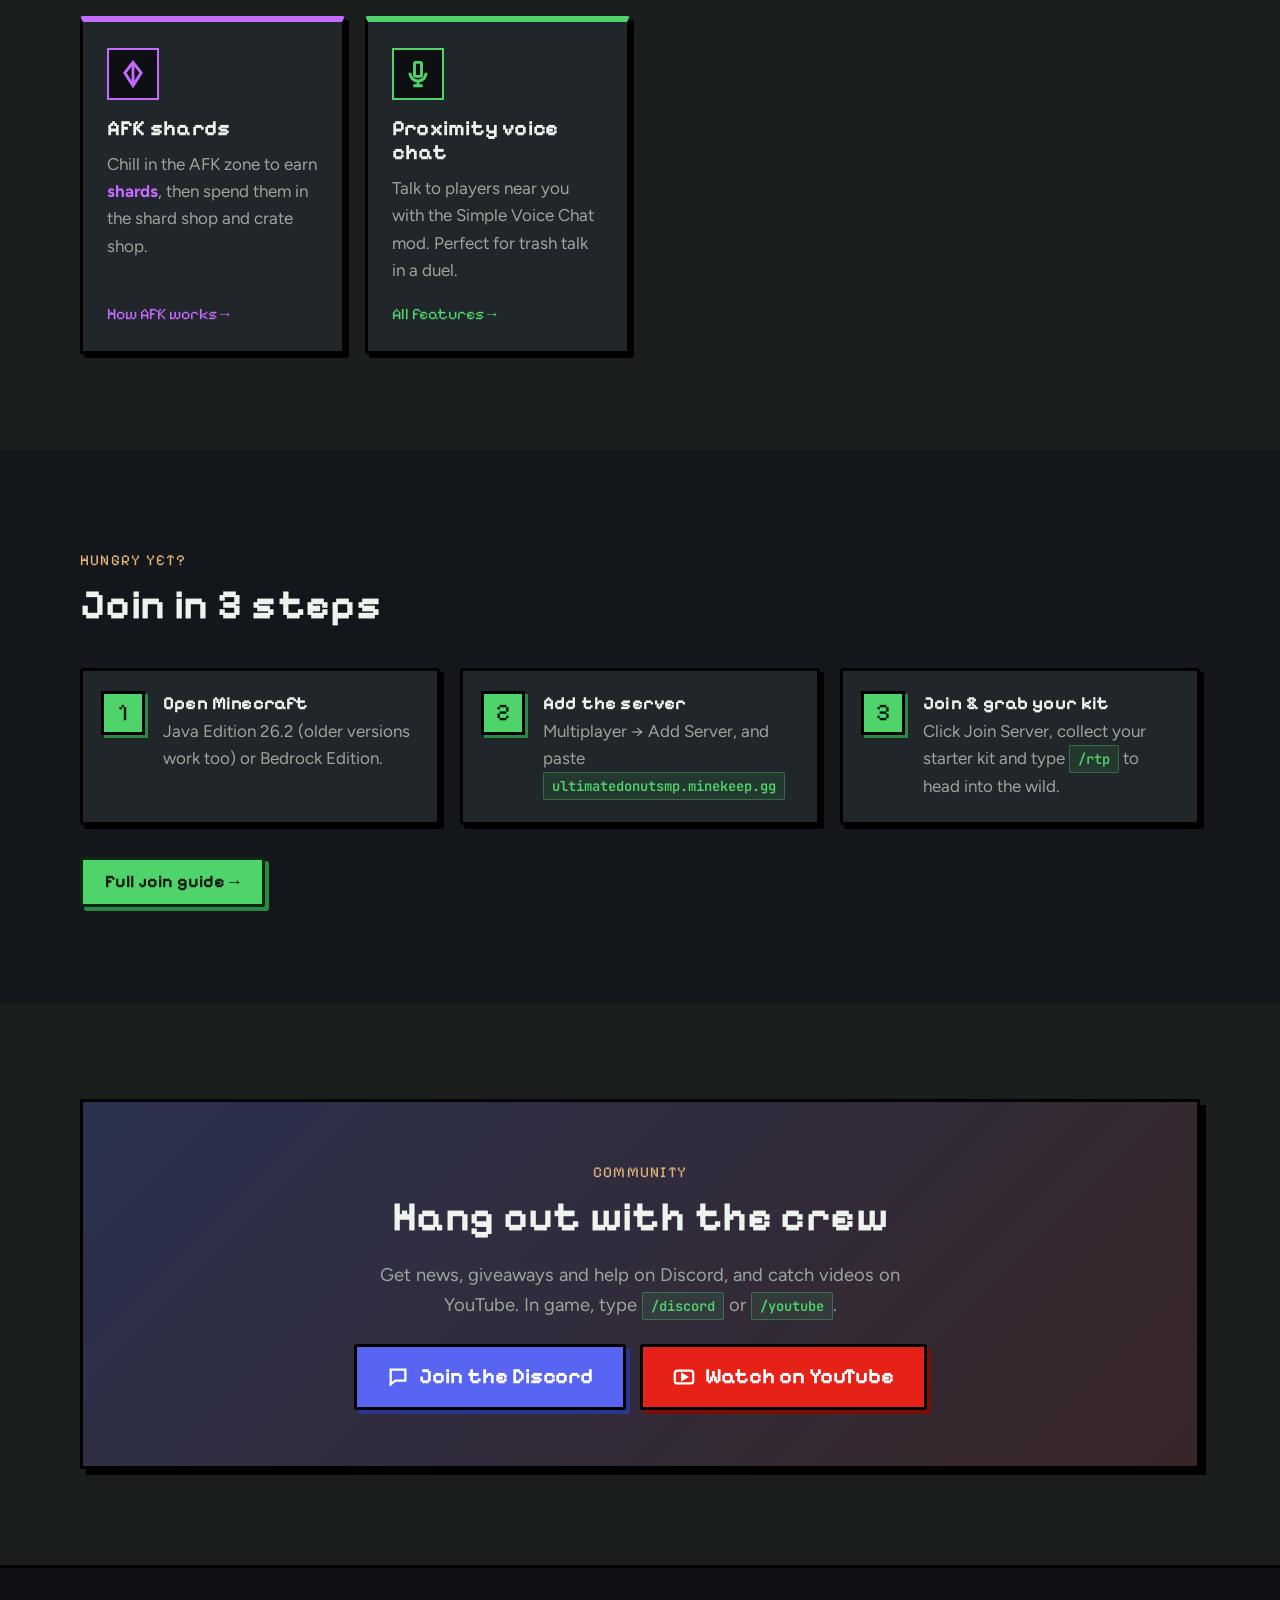
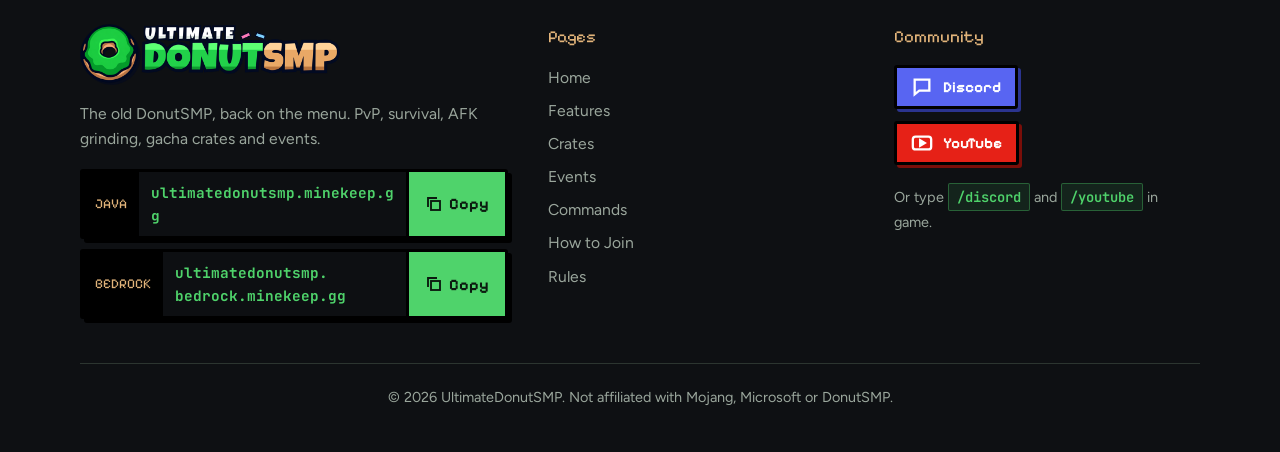
==== commit 68d86708: "Add live player badge to header and auto-refresh server status - Header on every page shows "● N onl" ====
--- a/index.html
+++ b/index.html
@@ -23,7 +23,7 @@
   <!-- Fonts: Pixelify Sans (headings), Figtree (body), JetBrains Mono (commands) -->
   <link rel="preconnect" href="https://fonts.googleapis.com">
   <link rel="preconnect" href="https://fonts.gstatic.com" crossorigin>
-  <link href="https://fonts.googleapis.com/css2?family=Figtree:wght@400;500;600;700&family=JetBrains+Mono:wght@500;600;700&family=Pixelify+Sans:wght@500;700&display=swap" rel="stylesheet">
+  <link href="https://fonts.googleapis.com/css2?family=Figtree:wght@400;500;600;700;800&family=JetBrains+Mono:wght@500;600;700&family=Pixelify+Sans:wght@500;700&display=swap" rel="stylesheet">
 
   <link rel="stylesheet" href="assets/css/style.css">
   <!-- Marks that JavaScript is on (used for fade-in animations) -->
@@ -39,6 +39,11 @@
       <a class="brand" href="index.html">
         <img src="assets/logo.png" alt="" width="44" height="44">
         <span>Ultimate<b>Donut</b>SMP</span>
+      </a>
+      <!-- Live player count (filled in by main.js, refreshes every 60s). Hidden without JavaScript. -->
+      <a class="header-status" href="index.html#server-status" data-status-badge data-state="loading" hidden>
+        <span class="status__dot" aria-hidden="true"></span>
+        <span class="header-status__text">…</span>
       </a>
       <button class="nav-toggle" type="button" aria-expanded="false" aria-controls="site-nav" aria-label="Open menu">
         <span></span><span></span><span></span>
--- a/assets/css/style.css
+++ b/assets/css/style.css
@@ -510,7 +510,7 @@
 
 /* Big IP boxes in hero */
 .ip-stack { display: grid; gap: 12px; max-width: 560px; margin-bottom: 18px; }
-.ip-box .copy-box__value { font-size: clamp(1rem, 2.6vw, 1.3rem); padding: 16px 16px; }
+.ip-box .copy-box__value { font-size: clamp(1rem, 1.9vw, 1.12rem); padding: 16px 14px; }
 .ip-box--small .copy-box__value { font-size: clamp(.82rem, 2.2vw, 1rem); padding: 10px 14px; }
 .ip-box .copy-box__label { min-width: 86px; justify-content: center; }
 
@@ -1496,3 +1496,41 @@
 }
 .crate-card .price { white-space: nowrap; }
 @media (max-width: 640px) { .crate-card .price { font-size: .85rem; padding: 4px 7px; } .crate { width: 92px; height: 92px; } }
+
+/* Live player badge in the header (every page) ============================ */
+.header-status {
+  display: inline-flex;
+  align-items: center;
+  gap: 8px;
+  flex: none;
+  padding: 6px 10px;
+  font-weight: 600;
+  font-size: .9rem;
+  color: var(--muted);
+  text-decoration: none;
+  white-space: nowrap;
+  background: rgba(0,0,0,.35);
+  border: 2px solid var(--border);
+  border-radius: var(--radius);
+  transition: border-color .15s, color .15s;
+}
+.header-status:hover { color: var(--text); border-color: var(--green-dark); }
+.header-status b { color: var(--text); font-family: var(--font-display); font-size: 1rem; }
+.header-status .status__dot { width: 10px; height: 10px; background: var(--muted); }
+.header-status[data-state="online"] .status__dot { background: var(--green); animation: pulse 2s infinite; }
+.header-status[data-state="offline"] .status__dot { background: var(--red); }
+/* On desktop the badge sits between the logo and the menu */
+@media (min-width: 1101px) { .header-status { order: 0; } }
+@media (max-width: 1240px) and (min-width: 1101px) { .header-status__word { display: none; } }
+@media (max-width: 420px) {
+  .header-status { padding: 5px 8px; gap: 6px; }
+  .header-status__word { display: none; } /* just "● 4" on small phones */
+}
+
+/* Numbers: the pixel font's "5" looks like an "S", so live counts, prices,
+   the countdown and advent doors use the bold body font instead */
+.header-status b,
+.status__count,
+.crate-card .price,
+.countdown b,
+.door { font-family: var(--font-body); font-weight: 800; }
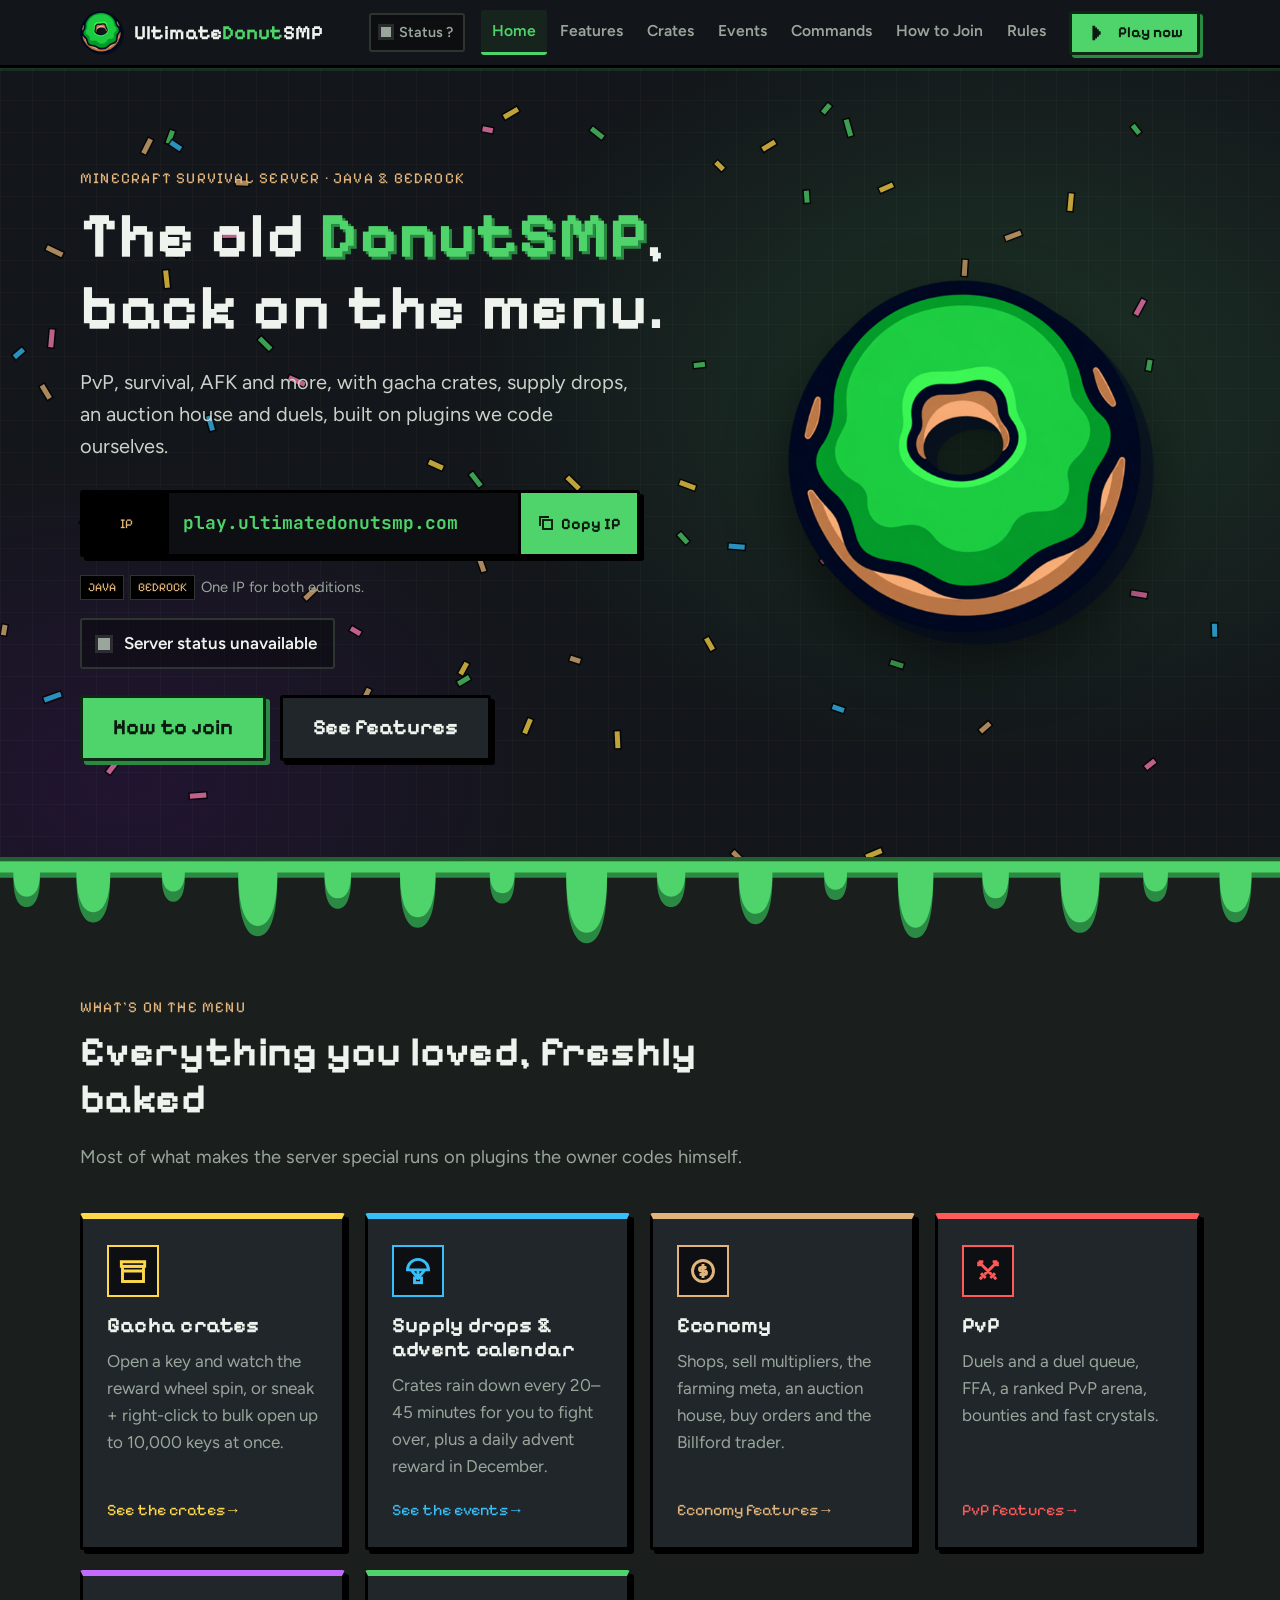
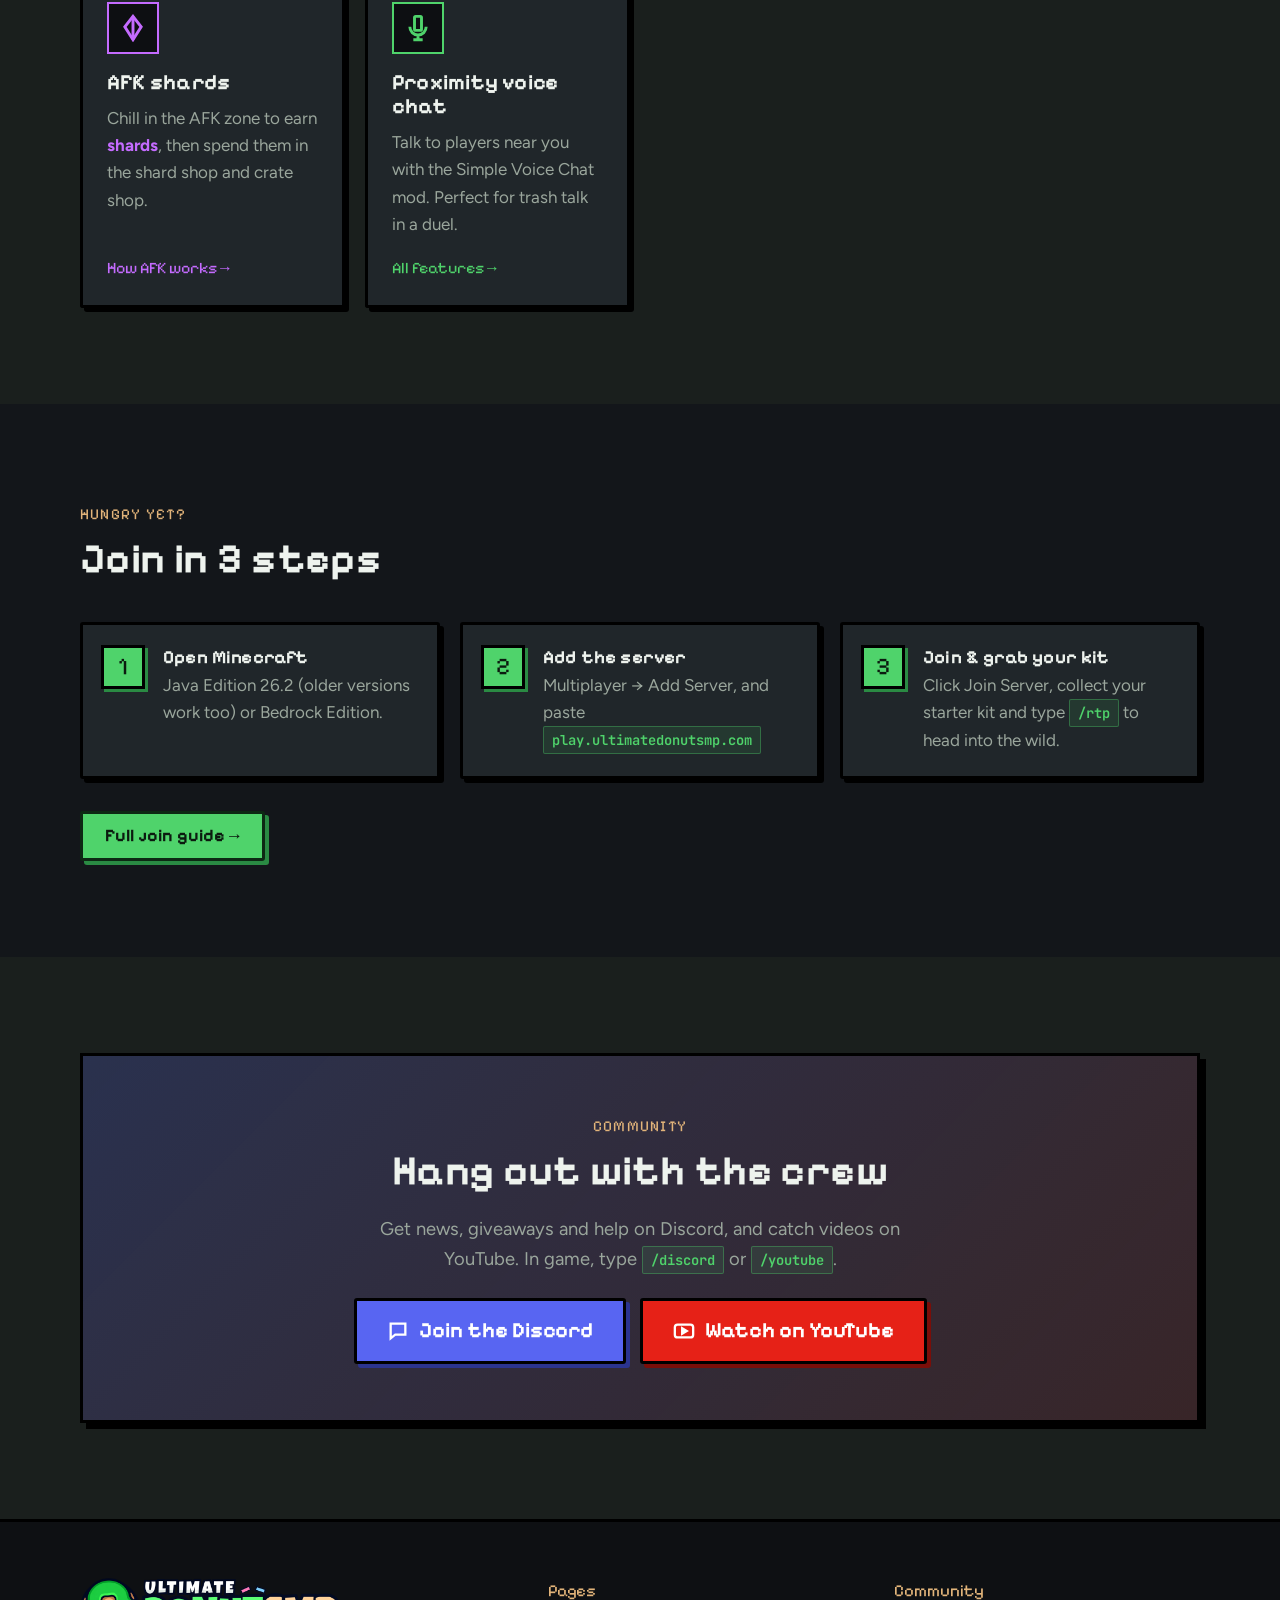
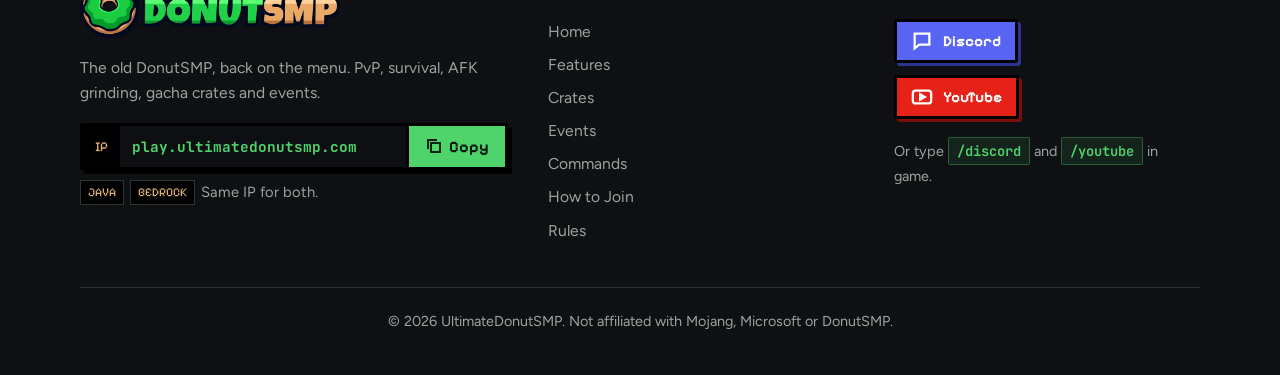
==== commit 40e091d8: "Switch to single server IP play.ultimatedonutsmp.com One IP now works for both Java and Bedrock, so " ====
--- a/index.html
+++ b/index.html
@@ -58,8 +58,8 @@
           <li><a class="nav__link" href="join.html">How to Join</a></li>
           <li><a class="nav__link" href="rules.html">Rules</a></li>
           <li class="nav__play">
-            <!-- Copies the Java IP. Without JavaScript it links to the join page. -->
-            <a class="btn btn--primary btn--small" href="join.html" data-copy="ultimatedonutsmp.minekeep.gg" data-copy-toast="IP copied! See you in game">
+            <!-- Copies the server IP. Without JavaScript it links to the join page. -->
+            <a class="btn btn--primary btn--small" href="join.html" data-copy="play.ultimatedonutsmp.com" data-copy-toast="IP copied! See you in game">
               <svg viewBox="0 0 24 24" aria-hidden="true"><path fill="currentColor" d="M7 4h3v2h2v2h2v2h2v4h-2v2h-2v2h-2v2H7z"/></svg>
               Play now
             </a>
@@ -85,22 +85,15 @@
           <!-- IP boxes -->
           <div class="ip-stack">
             <div class="copy-box ip-box">
-              <span class="copy-box__label">JAVA</span>
-              <code class="copy-box__value" id="ip-java">ultimatedonutsmp.minekeep.gg</code>
-              <button class="copy-btn" type="button" data-copy="ultimatedonutsmp.minekeep.gg" data-copy-target="#ip-java" aria-label="Copy Java IP">
+              <span class="copy-box__label">IP</span>
+              <code class="copy-box__value" id="ip">play.ultimatedonutsmp.com</code>
+              <button class="copy-btn" type="button" data-copy="play.ultimatedonutsmp.com" data-copy-target="#ip" aria-label="Copy server IP">
                 <svg viewBox="0 0 24 24" fill="none" stroke="currentColor" stroke-width="2.5" aria-hidden="true"><rect x="8" y="8" width="12" height="12"/><path d="M4 16V4h12"/></svg>
                 <span data-copy-label>Copy IP</span>
               </button>
             </div>
-            <div class="copy-box ip-box ip-box--small">
-              <span class="copy-box__label">BEDROCK</span>
-              <code class="copy-box__value" id="ip-bedrock">ultimatedonutsmp.<wbr>bedrock.minekeep.gg</code>
-              <button class="copy-btn" type="button" data-copy="ultimatedonutsmp.bedrock.minekeep.gg" data-copy-target="#ip-bedrock" aria-label="Copy Bedrock IP">
-                <svg viewBox="0 0 24 24" fill="none" stroke="currentColor" stroke-width="2.5" aria-hidden="true"><rect x="8" y="8" width="12" height="12"/><path d="M4 16V4h12"/></svg>
-                <span data-copy-label>Copy</span>
-              </button>
-            </div>
-          </div>
+          </div>
+          <p class="ip-note"><span class="ip-note__tag">JAVA</span><span class="ip-note__tag">BEDROCK</span> One IP for both editions.</p>
 
           <!-- Live status (filled in by main.js from api.mcsrvstat.us) -->
           <div class="status" id="server-status" data-state="loading" aria-live="polite">
@@ -194,7 +187,7 @@
           </li>
           <li class="reveal">
             <h3>Add the server</h3>
-            <p>Multiplayer → Add Server, and paste <code class="cmd">ultimatedonutsmp.minekeep.gg</code></p>
+            <p>Multiplayer → Add Server, and paste <code class="cmd">play.ultimatedonutsmp.com</code></p>
           </li>
           <li class="reveal">
             <h3>Join &amp; grab your kit</h3>
@@ -236,22 +229,15 @@
           <p>The old DonutSMP, back on the menu. PvP, survival, AFK grinding, gacha crates and events.</p>
           <div class="footer-ips">
             <div class="copy-box">
-              <span class="copy-box__label">JAVA</span>
-              <code class="copy-box__value" id="f-ip-java">ultimatedonutsmp.minekeep.gg</code>
-              <button class="copy-btn" type="button" data-copy="ultimatedonutsmp.minekeep.gg" data-copy-target="#f-ip-java" aria-label="Copy Java IP">
+              <span class="copy-box__label">IP</span>
+              <code class="copy-box__value" id="f-ip">play.ultimatedonutsmp.com</code>
+              <button class="copy-btn" type="button" data-copy="play.ultimatedonutsmp.com" data-copy-target="#f-ip" aria-label="Copy server IP">
                 <svg viewBox="0 0 24 24" fill="none" stroke="currentColor" stroke-width="2.5" aria-hidden="true"><rect x="8" y="8" width="12" height="12"/><path d="M4 16V4h12"/></svg>
                 <span data-copy-label>Copy</span>
               </button>
             </div>
-            <div class="copy-box">
-              <span class="copy-box__label">BEDROCK</span>
-              <code class="copy-box__value" id="f-ip-bedrock">ultimatedonutsmp.<wbr>bedrock.minekeep.gg</code>
-              <button class="copy-btn" type="button" data-copy="ultimatedonutsmp.bedrock.minekeep.gg" data-copy-target="#f-ip-bedrock" aria-label="Copy Bedrock IP">
-                <svg viewBox="0 0 24 24" fill="none" stroke="currentColor" stroke-width="2.5" aria-hidden="true"><rect x="8" y="8" width="12" height="12"/><path d="M4 16V4h12"/></svg>
-                <span data-copy-label>Copy</span>
-              </button>
-            </div>
-          </div>
+          </div>
+          <p class="ip-note" style="margin-top:10px"><span class="ip-note__tag">JAVA</span><span class="ip-note__tag">BEDROCK</span> Same IP for both.</p>
         </div>
 
         <nav aria-label="Footer">
--- a/assets/css/style.css
+++ b/assets/css/style.css
@@ -1534,3 +1534,14 @@
 .crate-card .price,
 .countdown b,
 .door { font-family: var(--font-body); font-weight: 800; }
+
+/* "One IP for both editions" note under IP boxes */
+.ip-note { display: flex; flex-wrap: wrap; align-items: center; gap: 6px; margin: 0 0 18px; font-size: .92rem; color: var(--muted); }
+.ip-note__tag {
+  font-family: var(--font-display);
+  font-size: .75rem;
+  color: var(--tan);
+  background: #000;
+  padding: 2px 7px;
+  border: 1px solid var(--border);
+}
